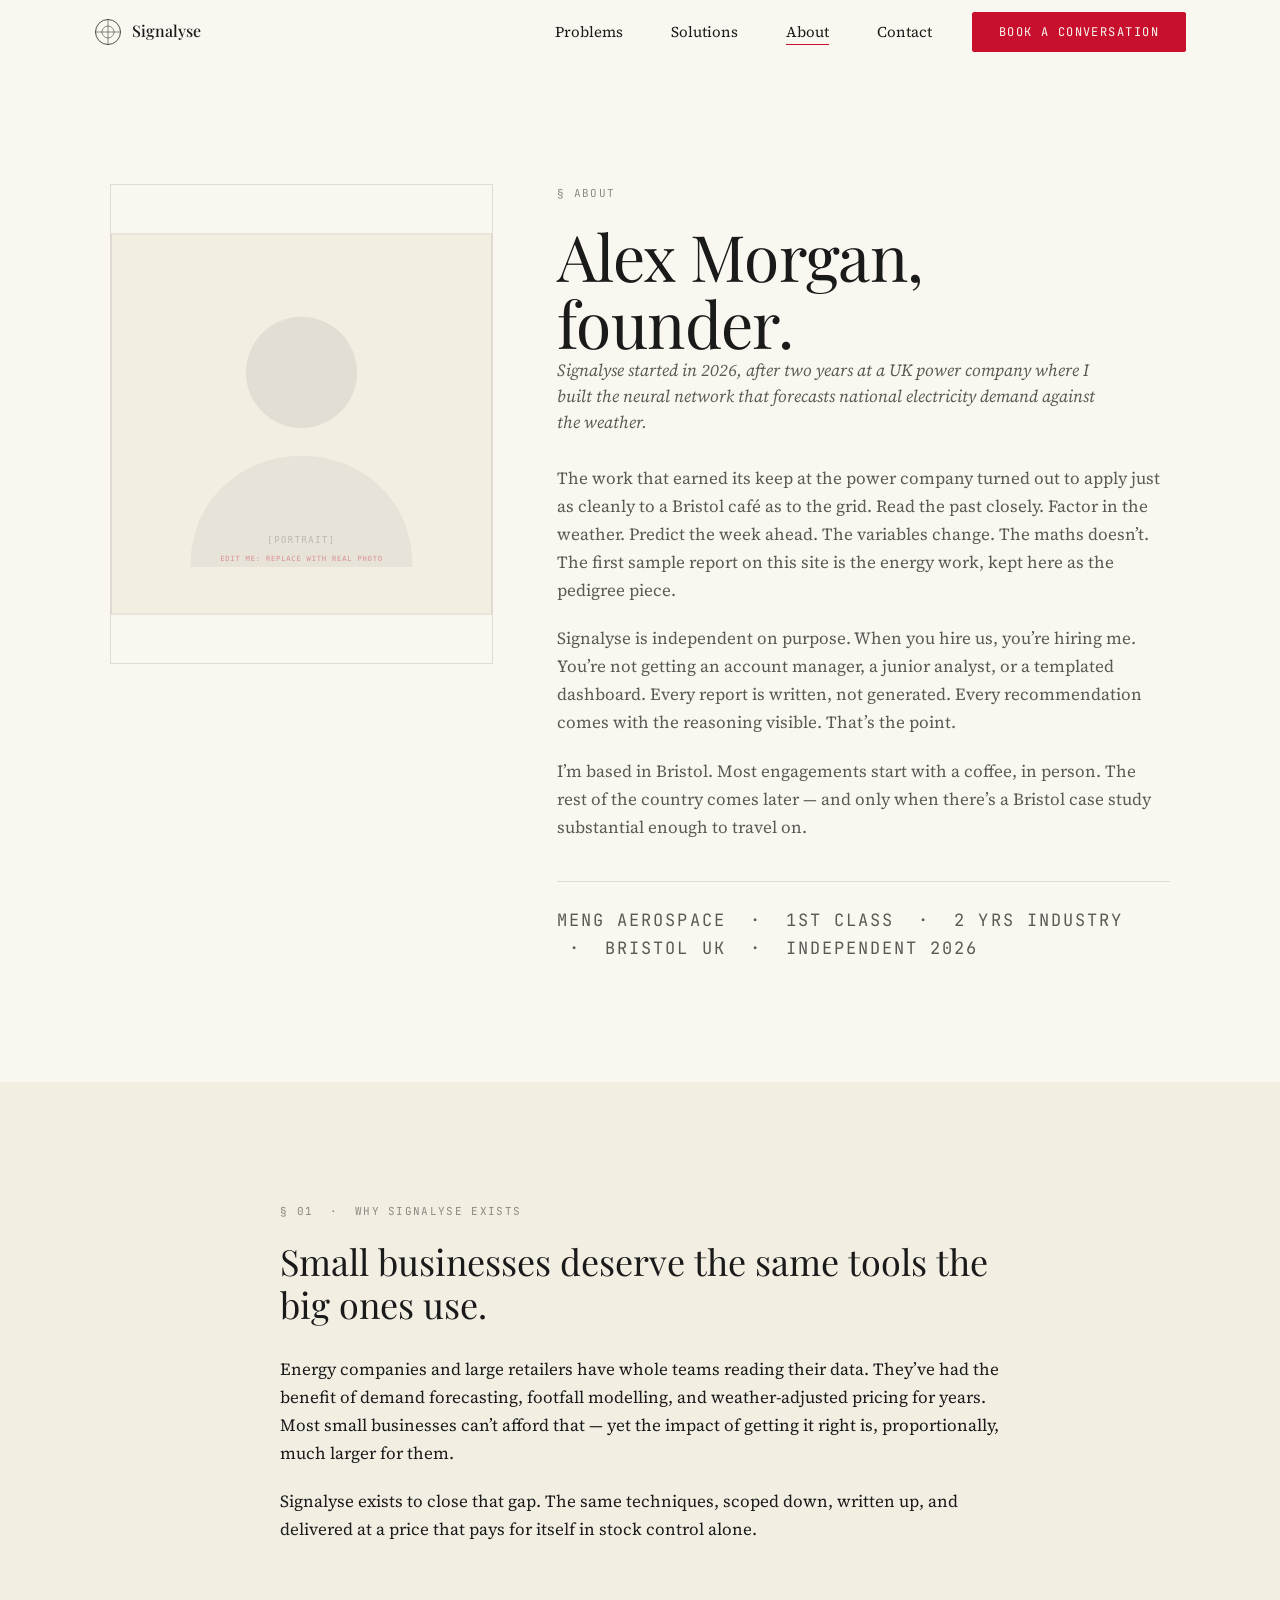
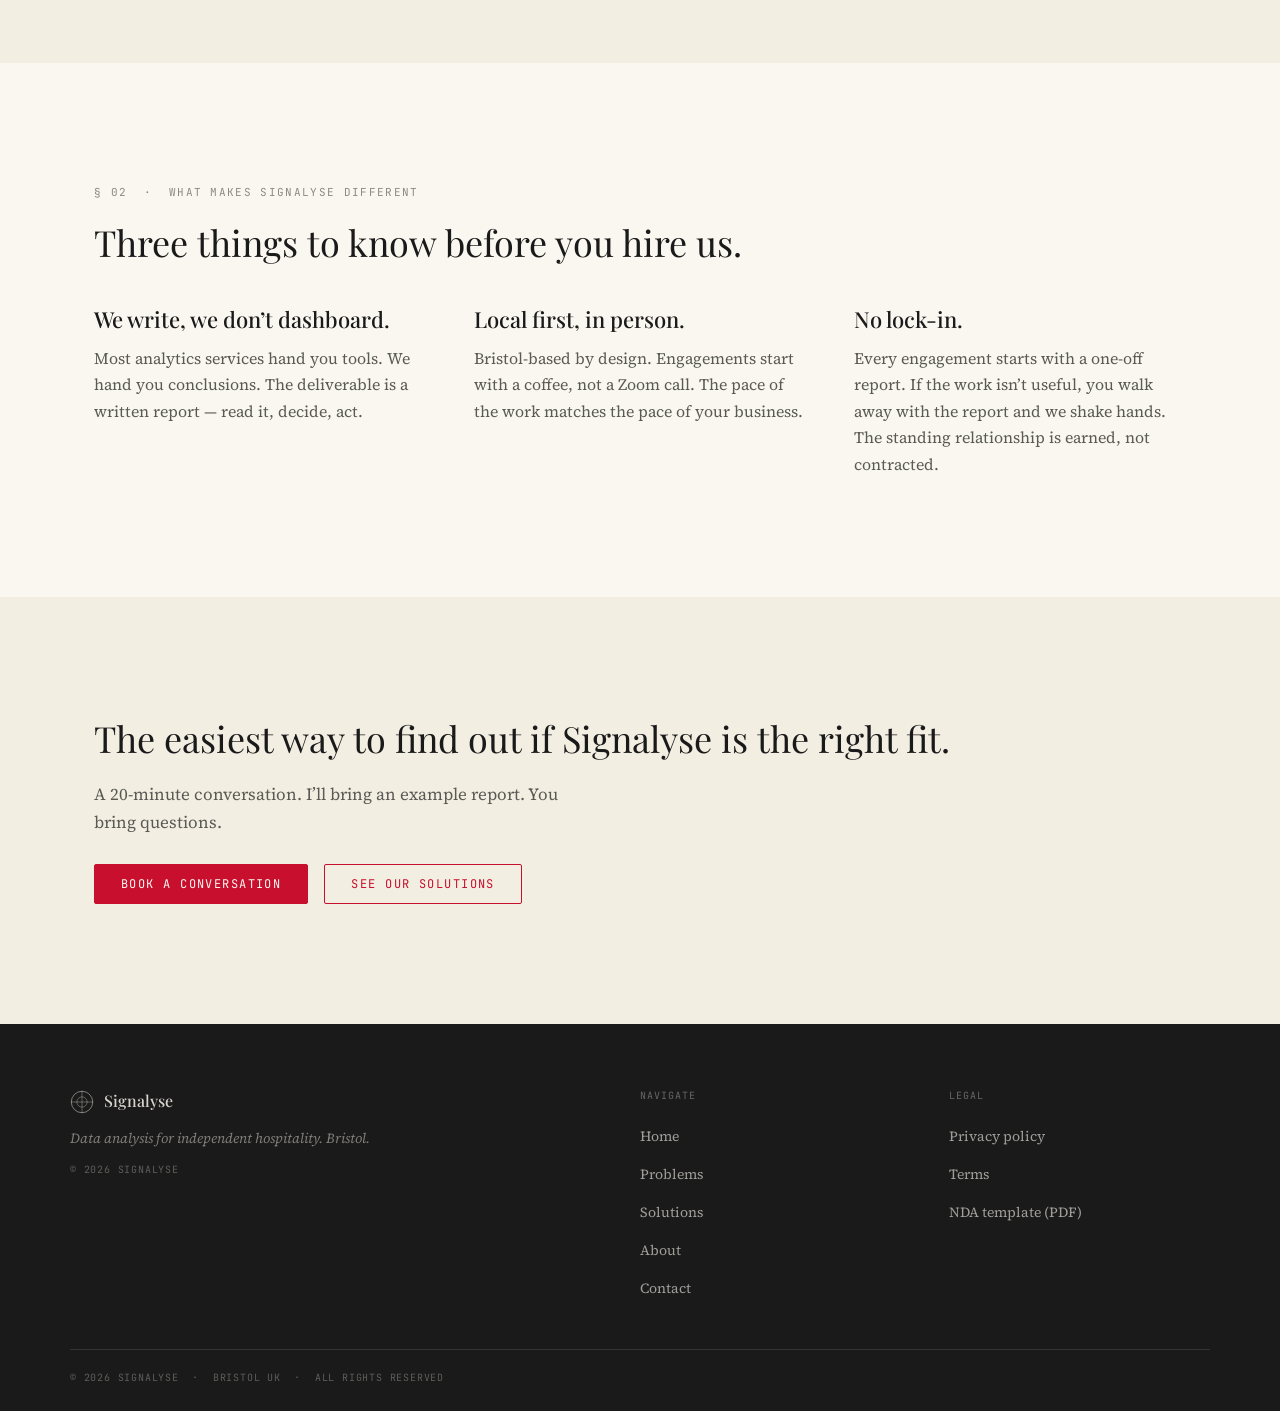
==== about.html @ 05c1e8a4 "First Commit V1" ====
<!DOCTYPE html>
<html lang="en">
<head>
  <meta charset="UTF-8">
  <meta name="viewport" content="width=device-width, initial-scale=1.0">
  <meta name="description" content="Alex Morgan, founder of Signalyse — MEng Aerospace Engineering, two years building neural-network demand forecasting for a UK power company.">
  <title>About — Signalyse</title>

  <!-- EDIT ME: Add analytics snippet here when ready.
  <script defer data-domain="signalyse.co.uk" src="https://plausible.io/js/script.js"></script>
  -->

  <link rel="preconnect" href="https://fonts.googleapis.com">
  <link rel="preconnect" href="https://fonts.gstatic.com" crossorigin>
  <link href="https://fonts.googleapis.com/css2?family=JetBrains+Mono:wght@400&family=Playfair+Display:wght@400;500&family=Source+Serif+4:ital,opsz,wght@0,8..60,400;0,8..60,500;1,8..60,400&display=swap" rel="stylesheet">
  <link rel="stylesheet" href="styles.css">
</head>
<body class="page-body">

<!-- ============================================================
     NAVIGATION — If you edit nav, update on all five pages.
     Pages: index.html, problems.html, solutions.html, about.html, contact.html
     ============================================================ -->
<header id="site-header">
  <div class="nav-inner">
    <a href="index.html" class="nav-brand" aria-label="Signalyse — home">
      <svg viewBox="0 0 28 28" width="28" height="28" fill="none" aria-hidden="true" focusable="false">
        <circle cx="14" cy="14" r="12.5" stroke="currentColor" stroke-width="0.75"/>
        <circle cx="14" cy="14" r="6"    stroke="currentColor" stroke-width="0.5"/>
        <line x1="14" y1="1"  x2="14" y2="27" stroke="currentColor" stroke-width="0.5"/>
        <line x1="1"  y1="14" x2="27" y2="14" stroke="currentColor" stroke-width="0.5"/>
      </svg>
      <span class="nav-brand-name">Signalyse</span>
    </a>
    <ul class="nav-links" role="list">
      <li><a href="problems.html">Problems</a></li>
      <li><a href="solutions.html">Solutions</a></li>
      <li><a href="about.html">About</a></li>
      <li><a href="contact.html">Contact</a></li>
    </ul>
    <a href="contact.html" class="btn btn-primary nav-cta">Book a conversation</a>
    <button id="menu-toggle" class="nav-hamburger"
            aria-expanded="false" aria-controls="mobile-menu"
            aria-label="Open navigation menu">
      <svg viewBox="0 0 24 24" width="22" height="22" fill="none" aria-hidden="true" focusable="false">
        <line x1="3" y1="6"  x2="21" y2="6"  stroke="currentColor" stroke-width="1.5"/>
        <line x1="3" y1="12" x2="21" y2="12" stroke="currentColor" stroke-width="1.5"/>
        <line x1="3" y1="18" x2="21" y2="18" stroke="currentColor" stroke-width="1.5"/>
      </svg>
    </button>
  </div>
</header>

<div id="mobile-menu" role="dialog" aria-modal="true" aria-label="Navigation menu" aria-hidden="true">
  <button id="menu-close" class="mobile-menu-close" aria-label="Close navigation menu">
    <svg viewBox="0 0 24 24" width="22" height="22" fill="none" aria-hidden="true" focusable="false">
      <line x1="4" y1="4" x2="20" y2="20" stroke="currentColor" stroke-width="1.5"/>
      <line x1="20" y1="4" x2="4" y2="20" stroke="currentColor" stroke-width="1.5"/>
    </svg>
  </button>
  <nav class="mobile-menu-links" aria-label="Mobile navigation">
    <a href="problems.html">Problems</a>
    <a href="solutions.html">Solutions</a>
    <a href="about.html">About</a>
    <a href="contact.html">Contact</a>
  </nav>
  <a href="contact.html" class="btn btn-primary mobile-menu-cta">Book a conversation</a>
</div>


<main>

<!-- ============================================================
     HERO — Alex Morgan, founder
     ============================================================ -->
<section aria-labelledby="about-heading">
  <div class="about-hero-inner">

    <div class="fade-in">
      <!-- EDIT ME: Replace this placeholder with a real portrait photo.
           Recommended: square crop, 800×800px minimum, well-lit, neutral background.
           <img src="assets/images/alex-morgan.jpg"
                alt="Alex Morgan, founder of Signalyse"
                class="portrait-placeholder"
                width="480" height="480"> -->
      <img src="assets/images/founder-portrait.svg"
           alt="Founder portrait placeholder — replace with photo of Alex Morgan"
           class="portrait-placeholder"
           width="480" height="480"
           loading="lazy">
    </div>

    <div class="about-prose fade-in">
      <span class="section-label">&sect; ABOUT</span>
      <h1 id="about-heading">Alex Morgan, founder.</h1>

      <p class="lead">Signalyse started in 2026, after two years at a UK power company where I built the neural network that forecasts national electricity demand against the weather.</p>

      <p>The work that earned its keep at the power company turned out to apply just as cleanly to a Bristol caf&eacute; as to the grid. Read the past closely. Factor in the weather. Predict the week ahead. The variables change. The maths doesn&rsquo;t. The first sample report on this site is the energy work, kept here as the pedigree piece.</p>

      <p>Signalyse is independent on purpose. When you hire us, you&rsquo;re hiring me. You&rsquo;re not getting an account manager, a junior analyst, or a templated dashboard. Every report is written, not generated. Every recommendation comes with the reasoning visible. That&rsquo;s the point.</p>

      <p>I&rsquo;m based in Bristol. Most engagements start with a coffee, in person. The rest of the country comes later &mdash; and only when there&rsquo;s a Bristol case study substantial enough to travel on.</p>

      <p class="credentials-strip" aria-label="Credentials">
        MENG AEROSPACE &nbsp;&middot;&nbsp; 1ST CLASS &nbsp;&middot;&nbsp; 2 YRS INDUSTRY &nbsp;&middot;&nbsp; BRISTOL UK &nbsp;&middot;&nbsp; INDEPENDENT 2026
      </p>
    </div>

  </div>
</section>


<!-- ============================================================
     &sect; 01 &middot; WHY SIGNALYSE EXISTS
     ============================================================ -->
<section style="background:var(--bg-secondary)" aria-labelledby="why-heading">
  <div class="container">
    <div class="prose-c fade-in">
      <span class="section-label">&sect; 01 &nbsp;&middot;&nbsp; WHY SIGNALYSE EXISTS</span>
      <h2 id="why-heading">Small businesses deserve the same tools the big ones use.</h2>
      <p>Energy companies and large retailers have whole teams reading their data. They&rsquo;ve had the benefit of demand forecasting, footfall modelling, and weather-adjusted pricing for years. Most small businesses can&rsquo;t afford that &mdash; yet the impact of getting it right is, proportionally, much larger for them.</p>
      <p>Signalyse exists to close that gap. The same techniques, scoped down, written up, and delivered at a price that pays for itself in stock control alone.</p>
    </div>
  </div>
</section>


<!-- ============================================================
     &sect; 02 &middot; WHAT MAKES SIGNALYSE DIFFERENT
     ============================================================ -->
<section aria-labelledby="different-heading">
  <div class="container">
    <span class="section-label fade-in">&sect; 02 &nbsp;&middot;&nbsp; WHAT MAKES SIGNALYSE DIFFERENT</span>
    <h2 id="different-heading" class="fade-in">Three things to know before you hire us.</h2>

    <div class="three-col-grid">

      <div class="three-col-item fade-in">
        <h3>We write, we don&rsquo;t dashboard.</h3>
        <p>Most analytics services hand you tools. We hand you conclusions. The deliverable is a written report &mdash; read it, decide, act.</p>
      </div>

      <div class="three-col-item fade-in">
        <h3>Local first, in person.</h3>
        <p>Bristol-based by design. Engagements start with a coffee, not a Zoom call. The pace of the work matches the pace of your business.</p>
      </div>

      <div class="three-col-item fade-in">
        <h3>No lock-in.</h3>
        <p>Every engagement starts with a one-off report. If the work isn&rsquo;t useful, you walk away with the report and we shake hands. The standing relationship is earned, not contracted.</p>
      </div>

    </div>
  </div>
</section>


<!-- ============================================================
     CLOSING CTA STRIP
     ============================================================ -->
<section style="background:var(--bg-secondary)" aria-labelledby="about-cta-heading">
  <div class="container">
    <div class="cta-strip fade-in">
      <h2 id="about-cta-heading">The easiest way to find out if Signalyse is the right fit.</h2>
      <p>A 20-minute conversation. I&rsquo;ll bring an example report. You bring questions.</p>
      <div class="btn-group">
        <a href="contact.html"   class="btn btn-primary">Book a conversation</a>
        <a href="solutions.html" class="btn btn-secondary">See our solutions</a>
      </div>
    </div>
  </div>
</section>

</main>


<!-- ============================================================
     FOOTER — If you edit footer, update on all five pages.
     Pages: index.html, problems.html, solutions.html, about.html, contact.html
     ============================================================ -->
<footer class="site-footer">
  <div class="footer-grid">
    <div>
      <a href="index.html" class="footer-brand-row" style="text-decoration:none" aria-label="Signalyse — home">
        <svg viewBox="0 0 28 28" width="24" height="24" fill="none" aria-hidden="true" focusable="false">
          <circle cx="14" cy="14" r="12.5" stroke="rgba(250,247,240,0.7)" stroke-width="0.75"/>
          <circle cx="14" cy="14" r="6"    stroke="rgba(250,247,240,0.7)" stroke-width="0.5"/>
          <line x1="14" y1="1"  x2="14" y2="27" stroke="rgba(250,247,240,0.7)" stroke-width="0.5"/>
          <line x1="1"  y1="14" x2="27" y2="14" stroke="rgba(250,247,240,0.7)" stroke-width="0.5"/>
        </svg>
        <span class="footer-brand-name">Signalyse</span>
      </a>
      <p class="footer-tagline">Data analysis for independent hospitality. Bristol.</p>
      <p class="footer-copy">&copy; 2026 Signalyse</p>
    </div>
    <nav aria-label="Footer navigation">
      <span class="footer-col-label">Navigate</span>
      <ul class="footer-links" role="list">
        <li><a href="index.html">Home</a></li>
        <li><a href="problems.html">Problems</a></li>
        <li><a href="solutions.html">Solutions</a></li>
        <li><a href="about.html">About</a></li>
        <li><a href="contact.html">Contact</a></li>
      </ul>
    </nav>
    <div>
      <span class="footer-col-label">Legal</span>
      <ul class="footer-links" role="list">
        <li><a href="#">Privacy policy</a></li>
        <li><a href="#">Terms</a></li>
        <li><a href="assets/pdf/signalyse-nda-template.pdf" download>NDA template (PDF)</a></li>
      </ul>
    </div>
  </div>
  <div class="footer-strip">
    <p>&copy; 2026 SIGNALYSE &nbsp;&middot;&nbsp; BRISTOL UK &nbsp;&middot;&nbsp; ALL RIGHTS RESERVED</p>
  </div>
</footer>


<script src="main.js"></script>
</body>
</html>
---- styles.css ----
/* ============================================================
   SIGNALYSE — styles.css
   Financial Press / Bloomberg Black design language
   ============================================================
   Structure:
     §0  Custom properties
     §1  Reset & base
     §2  Typography
     §3  Utilities
     §4  Buttons
     §5  Navigation & mobile menu
     §6  Footer
     §7  Hero sections
     §8  Pull quotes
     §9  Home — tier preview cards
     §10 Home — testimonials
     §11 Problems — question cards
     §12 Solutions — tier detail sections
     §13 About
     §14 Contact — methods strip
     §15 Contact — process flowchart
     §16 Contact — NDA / data checklist
     §17 Contact — form
     §18 Calendar modal
     §19 CTA strips
     §20 Fade-in animation
     §21 Responsive overrides
   ============================================================ */


/* ============================================================
   §0 — Custom properties
   EDIT ME: All tokens live here — nothing else needs changing
            for colour or type adjustments.
   ============================================================ */
:root {
  --bg-primary:   #FAF7F0;
  --bg-secondary: #F2EEE2;
  --bg-dark:      #1A1A1A;
  --ink:          #1A1A1A;
  --ink-muted:    #5A5A55;
  --ink-light:    #8A8A82;
  --accent:       #C8102E;
  --accent-dark:  #9A0C23;
  --rule:         rgba(26, 26, 26, 0.12);

  --font-display: 'Playfair Display', Georgia, serif;
  --font-body:    'Source Serif 4', 'Source Serif Pro', Georgia, serif;
  --font-mono:    'JetBrains Mono', 'Courier New', monospace;

  --nav-height:   56px;
  --section-v:    64px;
  --container:    1140px;
  --prose:        720px;
}


/* ============================================================
   §1 — Reset & base
   ============================================================ */
*, *::before, *::after { box-sizing: border-box; margin: 0; padding: 0; }

html {
  scroll-behavior: smooth;
  -webkit-text-size-adjust: 100%;
}

body {
  font-family: var(--font-body);
  font-size: 17px;
  line-height: 1.65;
  color: var(--ink);
  background: var(--bg-primary);
  -webkit-font-smoothing: antialiased;
  -moz-osx-font-smoothing: grayscale;
  overflow-x: hidden;
}

img, svg { display: block; max-width: 100%; }
a { color: inherit; text-decoration: none; }
ul, ol { list-style: none; }
button { font-family: inherit; cursor: pointer; background: none; border: none; color: inherit; }

:focus-visible {
  outline: 2px solid var(--accent);
  outline-offset: 2px;
}

@media (prefers-reduced-motion: reduce) {
  html { scroll-behavior: auto; }
}


/* ============================================================
   §2 — Typography
   ============================================================ */
h1, h2, h3 {
  font-family: var(--font-display);
  font-weight: 400;
  line-height: 1.1;
}

h1 { font-size: 40px; letter-spacing: -0.01em; line-height: 1.05; }
h2 { font-size: 28px; line-height: 1.2; margin-bottom: 28px; }
h3 { font-size: 22px; font-weight: 500; line-height: 1.3; }

p + p { margin-top: 1.2em; }

.section-label {
  font-family: var(--font-mono);
  font-size: 11px;
  letter-spacing: 0.12em;
  text-transform: uppercase;
  color: var(--ink-light);
  margin-bottom: 20px;
  display: block;
}

.lead {
  font-family: var(--font-body);
  font-style: italic;
  font-size: 20px;
  color: var(--ink-muted);
  line-height: 1.55;
  max-width: 60ch;
}

.meta {
  font-family: var(--font-mono);
  font-size: 11px;
  letter-spacing: 0.12em;
  text-transform: uppercase;
  color: var(--ink-light);
}


/* ============================================================
   §3 — Utilities
   ============================================================ */
.sr-only {
  position: absolute;
  width: 1px; height: 1px;
  padding: 0; margin: -1px;
  overflow: hidden;
  clip: rect(0,0,0,0);
  white-space: nowrap;
  border-width: 0;
}

.container {
  max-width: var(--container);
  margin: 0 auto;
  padding: 0 24px;
  width: 100%;
}

section {
  padding-block: var(--section-v);
}

.prose-c {
  max-width: var(--prose);
  margin: 0 auto;
}

.bg-primary   { background: var(--bg-primary); }
.bg-secondary { background: var(--bg-secondary); }

hr.rule-thin {
  height: 0.5px;
  background: var(--rule);
  border: none;
}

.rule-accent {
  display: block;
  width: 24px;
  height: 0.5px;
  background: var(--accent);
  border: none;
  margin: 16px 0;
}


/* ============================================================
   §4 — Buttons
   ============================================================ */
.btn {
  display: inline-block;
  font-family: var(--font-mono);
  font-size: 12px;
  letter-spacing: 0.12em;
  text-transform: uppercase;
  padding: 13px 26px;
  border-radius: 2px;
  border: 1px solid var(--accent);
  transition: background 150ms ease, color 150ms ease, border-color 150ms ease;
  cursor: pointer;
  line-height: 1;
  text-align: center;
  white-space: nowrap;
}

.btn-primary {
  background: var(--accent);
  color: var(--bg-primary);
}
.btn-primary:hover { background: var(--accent-dark); border-color: var(--accent-dark); }

.btn-secondary {
  background: transparent;
  color: var(--accent);
}
.btn-secondary:hover { background: var(--accent); color: var(--bg-primary); }

.btn-group { display: flex; flex-wrap: wrap; gap: 16px; align-items: center; }


/* ============================================================
   §5 — Navigation & mobile menu
   ============================================================ */
#site-header {
  position: fixed;
  inset: 0 0 auto 0;
  height: var(--nav-height);
  background: var(--bg-primary);
  z-index: 100;
  border-bottom: 0.5px solid transparent;
  transition: border-color 250ms ease;
}
#site-header.scrolled { border-bottom-color: var(--rule); }

.nav-inner {
  display: flex;
  align-items: center;
  height: 100%;
  max-width: var(--container);
  margin: 0 auto;
  padding: 0 24px;
  gap: 16px;
}

.nav-brand {
  display: flex;
  align-items: center;
  gap: 10px;
  text-decoration: none;
  color: var(--ink);
  flex-shrink: 0;
}
.nav-brand-name {
  font-family: var(--font-display);
  font-weight: 500;
  font-size: 16px;
}

.nav-links { display: none; margin-left: auto; }
.nav-links li { display: inline; }
.nav-links a {
  font-family: var(--font-body);
  font-size: 15px;
  color: var(--ink);
  padding-bottom: 2px;
  border-bottom: 0.5px solid transparent;
  transition: border-color 150ms ease;
  margin-left: 48px;
}
.nav-links li:first-child a { margin-left: 0; }
.nav-links a:hover,
.nav-links a[aria-current="page"] { border-bottom-color: var(--accent); }

.nav-cta { display: none; flex-shrink: 0; }

.nav-hamburger {
  display: flex;
  align-items: center;
  justify-content: center;
  width: 40px; height: 40px;
  margin-left: auto;
  color: var(--ink);
  border-radius: 2px;
  flex-shrink: 0;
}

/* Mobile menu overlay */
#mobile-menu {
  position: fixed;
  inset: 0;
  background: var(--bg-primary);
  z-index: 200;
  display: flex;
  flex-direction: column;
  padding: 24px 24px 48px;
  opacity: 0;
  pointer-events: none;
  transition: opacity 200ms ease;
}
#mobile-menu.is-open { opacity: 1; pointer-events: auto; }

.mobile-menu-close {
  align-self: flex-end;
  display: flex;
  align-items: center;
  justify-content: center;
  width: 40px; height: 40px;
  color: var(--ink);
  border-radius: 2px;
  margin-bottom: 48px;
}

.mobile-menu-links {
  display: flex;
  flex-direction: column;
  gap: 8px;
}
.mobile-menu-links a {
  font-family: var(--font-display);
  font-size: 32px;
  color: var(--ink);
  padding: 8px 0;
  transition: color 150ms ease;
}
.mobile-menu-links a:hover,
.mobile-menu-links a[aria-current="page"] { color: var(--accent); }

.mobile-menu-cta { margin-top: 40px; align-self: flex-start; }


/* ============================================================
   §6 — Footer
   ============================================================ */
.site-footer {
  background: var(--bg-dark);
  color: var(--bg-primary);
  padding: 64px 24px 0;
}

.footer-grid {
  max-width: var(--container);
  margin: 0 auto;
  display: grid;
  grid-template-columns: 1fr;
  gap: 40px;
  padding-bottom: 48px;
  border-bottom: 0.5px solid rgba(250,247,240,0.12);
}

.footer-brand-row {
  display: flex;
  align-items: center;
  gap: 10px;
  margin-bottom: 12px;
}
.footer-brand-name {
  font-family: var(--font-display);
  font-weight: 500;
  font-size: 16px;
  color: rgba(250,247,240,0.85);
}
.footer-tagline {
  font-size: 14px;
  font-style: italic;
  color: rgba(250,247,240,0.45);
  margin-bottom: 8px;
}
.footer-copy {
  font-family: var(--font-mono);
  font-size: 10px;
  letter-spacing: 0.08em;
  text-transform: uppercase;
  color: rgba(250,247,240,0.3);
}

.footer-col-label {
  font-family: var(--font-mono);
  font-size: 10px;
  letter-spacing: 0.10em;
  text-transform: uppercase;
  color: rgba(250,247,240,0.35);
  margin-bottom: 16px;
  display: block;
}
.footer-links { display: flex; flex-direction: column; gap: 10px; }
.footer-links a {
  font-size: 14px;
  color: rgba(250,247,240,0.6);
  transition: color 150ms ease;
}
.footer-links a:hover { color: rgba(250,247,240,0.9); }

.footer-strip {
  max-width: var(--container);
  margin: 0 auto;
  padding: 20px 0 24px;
}
.footer-strip p {
  font-family: var(--font-mono);
  font-size: 10px;
  letter-spacing: 0.08em;
  text-transform: uppercase;
  color: rgba(250,247,240,0.3);
}

/* Page body offset for fixed header */
.page-body { padding-top: var(--nav-height); }


/* ============================================================
   §7 — Hero sections
   ============================================================ */
.hero {
  min-height: 88vh;
  display: flex;
  align-items: center;
  background: var(--bg-primary);
  padding-top: calc(var(--nav-height) + 48px);
  padding-bottom: 64px;
}

.hero-inner {
  max-width: var(--container);
  margin: 0 auto;
  width: 100%;
  display: grid;
  grid-template-columns: 1fr;
  gap: 48px;
  align-items: center;
}

.hero-content h1 { margin-bottom: 24px; max-width: 18ch; }
.hero-content .lead { margin-bottom: 40px; }
.hero-credential {
  margin-top: 24px;
  font-family: var(--font-mono);
  font-size: 11px;
  letter-spacing: 0.12em;
  text-transform: uppercase;
  color: var(--ink-light);
}

.hero-decoration {
  display: none;
  color: var(--ink);
  opacity: 0.08;
  width: 100%;
  max-width: 460px;
  flex-shrink: 0;
}

/* Page hero (non-home) */
.page-hero {
  padding: calc(var(--nav-height) + 64px) 24px 64px;
  background: var(--bg-primary);
}
.page-hero h1 { margin-bottom: 24px; max-width: 20ch; }
.page-hero .lead { max-width: 60ch; }


/* ============================================================
   §8 — Pull quotes
   ============================================================ */
.pull-quote {
  max-width: var(--prose);
  margin: 48px auto;
  padding: 40px 0;
  border-top: 0.5px solid var(--rule);
  border-bottom: 0.5px solid var(--rule);
  position: relative;
}

.pull-quote blockquote {
  font-style: italic;
  font-size: 20px;
  color: var(--ink-muted);
  line-height: 1.65;
  padding-left: 48px;
}

.pull-quote blockquote::before {
  content: '\201C';
  font-family: var(--font-display);
  font-size: 80px;
  color: var(--accent);
  line-height: 0.75;
  position: absolute;
  left: 0;
  top: 40px;
}


/* ============================================================
   §9 — Home: tier preview cards
   ============================================================ */
.tier-preview-grid {
  display: grid;
  grid-template-columns: repeat(3, 1fr);
  gap: 16px;
  margin-top: 48px;
}

.tier-preview-card {
  padding: 28px 24px 24px;
  border: 0.5px solid var(--rule);
  transition: background 200ms ease, border-color 200ms ease;
}
.tier-preview-card:hover {
  background: var(--bg-secondary);
  border-color: rgba(200, 16, 46, 0.25);
}

.tier-preview-num {
  font-family: var(--font-mono);
  font-size: 11px;
  letter-spacing: 0.12em;
  text-transform: uppercase;
  color: var(--accent);
  margin-bottom: 12px;
  display: block;
}
.tier-preview-card h3 { margin-bottom: 0; }

.tier-expand {
  max-height: 0;
  overflow: hidden;
  opacity: 0;
  transition: max-height 350ms ease, opacity 250ms ease;
}
.tier-preview-card:hover .tier-expand {
  max-height: 200px;
  opacity: 1;
}

.tier-preview-desc {
  font-style: italic;
  color: var(--ink-muted);
  font-size: 16px;
  margin-top: 16px;
  margin-bottom: 12px;
}
.tier-preview-price {
  font-family: var(--font-display);
  font-size: 22px;
  color: var(--ink);
}

.tier-footnote {
  margin-top: 32px;
  padding-top: 24px;
  border-top: 0.5px solid var(--rule);
  font-family: var(--font-mono);
  font-size: 11px;
  letter-spacing: 0.12em;
  text-transform: uppercase;
  color: var(--ink-light);
}


/* ============================================================
   §10 — Home: testimonials
   ============================================================ */
.testimonials-grid {
  display: grid;
  grid-template-columns: 1fr;
  gap: 48px;
  margin-top: 48px;
}

.testimonial-mark {
  font-family: var(--font-display);
  font-size: 64px;
  color: var(--accent);
  line-height: 0.8;
  display: block;
  margin-bottom: 16px;
  margin-left: -0.08em;
}
.testimonial-quote {
  font-style: italic;
  font-size: 17px;
  line-height: 1.7;
  margin-bottom: 20px;
}
.testimonial hr { height: 0.5px; background: var(--rule); border: none; margin-bottom: 16px; }
.testimonial-name {
  font-family: var(--font-mono);
  font-size: 11px;
  letter-spacing: 0.10em;
  text-transform: uppercase;
  color: var(--ink);
  display: block;
}
.testimonial-role {
  font-family: var(--font-mono);
  font-size: 11px;
  letter-spacing: 0.10em;
  text-transform: uppercase;
  color: var(--ink-muted);
  display: block;
  margin-top: 4px;
}


/* ============================================================
   §11 — Problems: question cards
   ============================================================ */
.question-grid {
  display: grid;
  grid-template-columns: 1fr;
  gap: 0;
  margin-top: 48px;
}

.question-card {
  padding: 40px 0;
  border-top: 0.5px solid var(--rule);
}
.question-card:last-child { border-bottom: 0.5px solid var(--rule); }

.question-num {
  font-family: var(--font-mono);
  font-size: 11px;
  letter-spacing: 0.12em;
  text-transform: uppercase;
  color: var(--ink-light);
  margin-bottom: 12px;
  display: block;
}

.question-card h3 { margin-bottom: 12px; font-size: 22px; font-weight: 500; }

.question-rule {
  width: 24px;
  height: 0.5px;
  background: var(--accent);
  border: none;
  margin-bottom: 16px;
  display: block;
}

.question-answer {
  font-size: 16px;
  color: var(--ink-muted);
  line-height: 1.7;
  margin-bottom: 20px;
  max-width: 56ch;
}

.question-framing {
  font-family: var(--font-mono);
  font-size: 10px;
  letter-spacing: 0.10em;
  text-transform: uppercase;
  color: var(--ink-light);
  border-top: 0.5px solid var(--rule);
  padding-top: 14px;
  line-height: 1.7;
}


/* ============================================================
   §12 — Solutions: tier detail sections
   ============================================================ */
.tier-detail-section { background: var(--bg-primary); }
.tier-detail-section.alt { background: var(--bg-secondary); }

.tier-detail-inner {
  max-width: var(--container);
  margin: 0 auto;
  padding: 0 24px;
  display: grid;
  grid-template-columns: 1fr;
  gap: 48px;
  align-items: start;
}

.tier-prose h2 { margin-bottom: 20px; }
.tier-prose p { color: var(--ink-muted); font-size: 17px; }

hr.tier-divider {
  border: none;
  border-top: 0.5px solid var(--rule);
  margin: 28px 0 0;
}

.tier-price-large {
  font-family: var(--font-display);
  font-size: 28px;
  font-weight: 500;
  color: var(--accent);
  margin-top: 24px;
  display: block;
}
.tier-price-meta {
  font-family: var(--font-mono);
  font-size: 11px;
  letter-spacing: 0.12em;
  text-transform: uppercase;
  color: var(--ink-light);
  margin-top: 6px;
  display: block;
}

.report-preview-img {
  width: 100%;
  max-width: 480px;
  border: 0.5px solid var(--rule);
}

.quarterly-themes { margin-top: 24px; }
.quarterly-theme {
  display: flex;
  gap: 20px;
  align-items: baseline;
  padding: 12px 0;
  border-bottom: 0.5px solid var(--rule);
}
.quarterly-theme:first-child { border-top: 0.5px solid var(--rule); }
.q-label {
  font-family: var(--font-mono);
  font-size: 11px;
  letter-spacing: 0.12em;
  text-transform: uppercase;
  color: var(--accent);
  flex-shrink: 0;
  min-width: 2rem;
}
.q-desc { font-size: 15px; color: var(--ink-muted); }


/* ============================================================
   §13 — About
   ============================================================ */
.about-hero-inner {
  max-width: var(--container);
  margin: 0 auto;
  padding: 0 24px;
  display: grid;
  grid-template-columns: 1fr;
  gap: 48px;
  align-items: start;
}

.portrait-placeholder {
  width: 100%;
  max-width: 400px;
  border: 0.5px solid var(--rule);
}

.about-prose .lead { margin-bottom: 28px; }
.about-prose p { color: var(--ink-muted); font-size: 17px; }

.credentials-strip {
  margin-top: 40px;
  padding-top: 24px;
  border-top: 0.5px solid var(--rule);
  font-family: var(--font-mono);
  font-size: 11px;
  letter-spacing: 0.12em;
  text-transform: uppercase;
  color: var(--accent);
}

.three-col-grid {
  display: grid;
  grid-template-columns: 1fr;
  gap: 40px;
  margin-top: 40px;
}
.three-col-item h3 { margin-bottom: 12px; }
.three-col-item p { font-size: 16px; color: var(--ink-muted); }


/* ============================================================
   §14 — Contact: methods strip
   ============================================================ */
.contact-methods {
  display: grid;
  grid-template-columns: 1fr;
  gap: 40px;
  margin-top: 40px;
}

.contact-method { padding-bottom: 32px; border-bottom: 0.5px solid var(--rule); }
.contact-method:last-child { border-bottom: none; }

.contact-icon { color: var(--accent); margin-bottom: 16px; }
.contact-method-label {
  font-family: var(--font-mono);
  font-size: 11px;
  letter-spacing: 0.12em;
  text-transform: uppercase;
  color: var(--ink-light);
  margin-bottom: 8px;
  display: block;
}
.contact-method-detail {
  font-family: var(--font-display);
  font-size: 20px;
  color: var(--ink);
  margin-bottom: 6px;
  display: block;
}
.contact-method-detail a {
  border-bottom: 0.5px solid transparent;
  transition: border-color 150ms ease;
}
.contact-method-detail a:hover { border-bottom-color: var(--accent); }
.contact-method-context {
  font-size: 14px;
  color: var(--ink-muted);
  font-style: italic;
}


/* ============================================================
   §15 — Contact: process flowchart
   ============================================================ */
.process-steps {
  max-width: 680px;
  margin: 40px auto 0;
  position: relative;
}

.process-steps::before {
  content: '';
  position: absolute;
  left: 23px;
  top: 52px;
  bottom: 40px;
  width: 0.5px;
  background: rgba(200,16,46,0.25);
}

.process-step {
  display: grid;
  grid-template-columns: 56px 1fr;
  gap: 0 24px;
  margin-bottom: 40px;
  position: relative;
}
.process-step:last-child { margin-bottom: 0; }

.step-circle {
  width: 48px; height: 48px;
  border: 1px solid var(--accent);
  border-radius: 50%;
  display: flex;
  align-items: center;
  justify-content: center;
  font-family: var(--font-display);
  font-size: 15px;
  color: var(--accent);
  flex-shrink: 0;
  background: var(--bg-secondary);
  position: relative;
  z-index: 1;
}

.step-body { padding-top: 8px; }
.step-title {
  font-family: var(--font-display);
  font-size: 20px;
  font-weight: 500;
  color: var(--ink);
  margin-bottom: 8px;
}
.step-desc { font-size: 16px; color: var(--ink-muted); line-height: 1.65; margin-bottom: 8px; }
.step-timing {
  font-family: var(--font-mono);
  font-size: 10px;
  letter-spacing: 0.12em;
  text-transform: uppercase;
  color: var(--accent);
}


/* ============================================================
   §16 — Contact: NDA / data handling
   ============================================================ */
.nda-inner {
  max-width: var(--container);
  margin: 0 auto;
  padding-inline: 24px;
  display: grid;
  grid-template-columns: 1fr;
  gap: 48px;
  align-items: start;
}

.nda-prose h2 { margin-bottom: 20px; }
.nda-prose p { color: var(--ink-muted); font-size: 17px; margin-bottom: 32px; }

.data-checklist { display: flex; flex-direction: column; }
.checklist-item {
  padding: 20px 0;
  border-top: 0.5px solid var(--rule);
}
.checklist-item:last-child { border-bottom: 0.5px solid var(--rule); }
.checklist-item h3 { font-size: 17px; margin-bottom: 4px; }
.checklist-item p { font-size: 15px; color: var(--ink-muted); }


/* ============================================================
   §17 — Contact: form
   ============================================================ */
.contact-form { max-width: 560px; margin: 0 auto; }

.form-group { margin-bottom: 28px; }
.form-group label {
  display: block;
  font-family: var(--font-mono);
  font-size: 11px;
  letter-spacing: 0.12em;
  text-transform: uppercase;
  color: var(--ink-light);
  margin-bottom: 8px;
}
.form-group input,
.form-group textarea {
  width: 100%;
  background: var(--bg-primary);
  border: none;
  border-bottom: 1px solid rgba(26,26,26,0.3);
  padding: 10px 0;
  font-family: var(--font-body);
  font-size: 17px;
  color: var(--ink);
  border-radius: 0;
  -webkit-appearance: none;
  appearance: none;
  transition: border-color 150ms ease;
  outline: none;
}
.bg-secondary .form-group input,
.bg-secondary .form-group textarea { background: var(--bg-secondary); }
.form-group input:focus,
.form-group textarea:focus { border-bottom-color: var(--accent); }
.form-group input::placeholder,
.form-group textarea::placeholder { color: var(--ink-light); font-style: italic; }
.form-group textarea { resize: vertical; min-height: 100px; }

.form-note { margin-top: 16px; font-size: 15px; color: var(--ink-muted); font-style: italic; }


/* ============================================================
   §18 — Calendar modal
   ============================================================ */
#cal-modal {
  position: fixed;
  inset: 0;
  background: rgba(26,26,26,0.8);
  z-index: 300;
  display: flex;
  align-items: center;
  justify-content: center;
  padding: 24px;
  opacity: 0;
  pointer-events: none;
  transition: opacity 200ms ease;
}
#cal-modal.is-open { opacity: 1; pointer-events: auto; }

.modal-box {
  background: var(--bg-primary);
  border-radius: 2px;
  width: 100%;
  max-width: 600px;
  max-height: 90vh;
  overflow-y: auto;
  padding: 48px 40px 40px;
  position: relative;
}

.modal-close-btn {
  position: absolute;
  top: 16px; right: 16px;
  display: flex;
  align-items: center;
  gap: 8px;
  font-family: var(--font-mono);
  font-size: 11px;
  letter-spacing: 0.10em;
  text-transform: uppercase;
  color: var(--ink-muted);
  padding: 6px;
  border-radius: 2px;
  transition: color 150ms ease;
}
.modal-close-btn:hover { color: var(--ink); }

.modal-embed-placeholder {
  background: var(--bg-secondary);
  border: 0.5px solid var(--rule);
  padding: 48px 32px;
  text-align: center;
  border-radius: 2px;
  margin-top: 28px;
}
.modal-embed-placeholder p { font-size: 14px; color: var(--ink-muted); font-style: italic; margin-bottom: 12px; }
.modal-embed-placeholder .meta { display: block; }


/* ============================================================
   §19 — CTA strips
   ============================================================ */
.cta-strip h2 { margin-bottom: 20px; }
.cta-strip p { max-width: 54ch; margin-bottom: 28px; color: var(--ink-muted); }


/* ============================================================
   §20 — Image placeholders
   ============================================================ */
.img-placeholder {
  width: 100%;
  background: var(--bg-secondary);
  border: 0.5px solid var(--rule);
  display: flex;
  align-items: center;
  justify-content: center;
  min-height: 260px;
}
.img-placeholder span {
  font-family: var(--font-mono);
  font-size: 10px;
  letter-spacing: 0.14em;
  text-transform: uppercase;
  color: var(--ink-light);
}


/* ============================================================
   §21 — Fade-in animation
   ============================================================ */
.fade-in { opacity: 0; transition: opacity 400ms ease; }
.fade-in.is-visible { opacity: 1; }

@media (prefers-reduced-motion: reduce) {
  .fade-in { opacity: 1; transition: none; }
}


/* ============================================================
   §22 — Responsive overrides
   ============================================================ */

/* <768px — mobile tier cards: stack + always show expand */
@media (max-width: 767px) {
  .tier-preview-grid { grid-template-columns: 1fr; gap: 12px; }
  .tier-expand { max-height: none; opacity: 1; overflow: visible; transition: none; }
}

/* ≥768px — tablet */
@media (min-width: 768px) {
  :root { --nav-height: 64px; }
  h1 { font-size: 52px; }
  h2 { font-size: 32px; }

  .nav-links { display: flex; align-items: center; gap: 0; }
  .nav-hamburger { display: none; }
  .nav-cta { display: inline-block; margin-left: 24px; }

  .footer-grid { grid-template-columns: 2fr 1fr 1fr; gap: 48px; }

  .testimonials-grid { grid-template-columns: repeat(3, 1fr); gap: 0; }
  .testimonial {
    padding-right: 32px;
    border-right: 0.5px solid var(--rule);
  }
  .testimonial:last-child { border-right: none; padding-right: 0; }

  .question-grid { grid-template-columns: repeat(2, 1fr); }
  .question-card { padding: 48px 40px 48px 0; border-top: 0.5px solid var(--rule); border-bottom: none; }
  .question-card:nth-child(2n) { padding-left: 40px; padding-right: 0; border-left: 0.5px solid var(--rule); }
  .question-card:nth-last-child(-n+2) { border-bottom: 0.5px solid var(--rule); }
  .question-card:last-child { border-bottom: 0.5px solid var(--rule); }

  .tier-detail-inner { grid-template-columns: 1fr 1fr; gap: 64px; padding-inline: 40px; }

  .about-hero-inner { grid-template-columns: 1fr 1.6fr; gap: 64px; padding-inline: 40px; }

  .contact-methods { grid-template-columns: repeat(3, 1fr); gap: 0; }
  .contact-method {
    padding-bottom: 0;
    border-bottom: none;
    padding-right: 32px;
    border-right: 0.5px solid var(--rule);
  }
  .contact-method:last-child { border-right: none; padding-right: 0; padding-left: 32px; }
  .contact-method:nth-child(2) { padding-inline: 32px; }

  .nda-inner { grid-template-columns: 1fr 1fr; gap: 64px; padding-inline: 40px; }

  .three-col-grid { grid-template-columns: repeat(3, 1fr); gap: 48px; }

  .page-hero { padding: calc(var(--nav-height) + 64px) 40px 64px; }
  .hero-inner { padding-inline: 40px; }
}

/* ≥1024px — desktop */
@media (min-width: 1024px) {
  :root { --section-v: 120px; }
  h1 { font-size: 64px; }
  h2 { font-size: 36px; }

  .hero-inner { grid-template-columns: 1fr 460px; }
  .hero-decoration { display: block; }
}
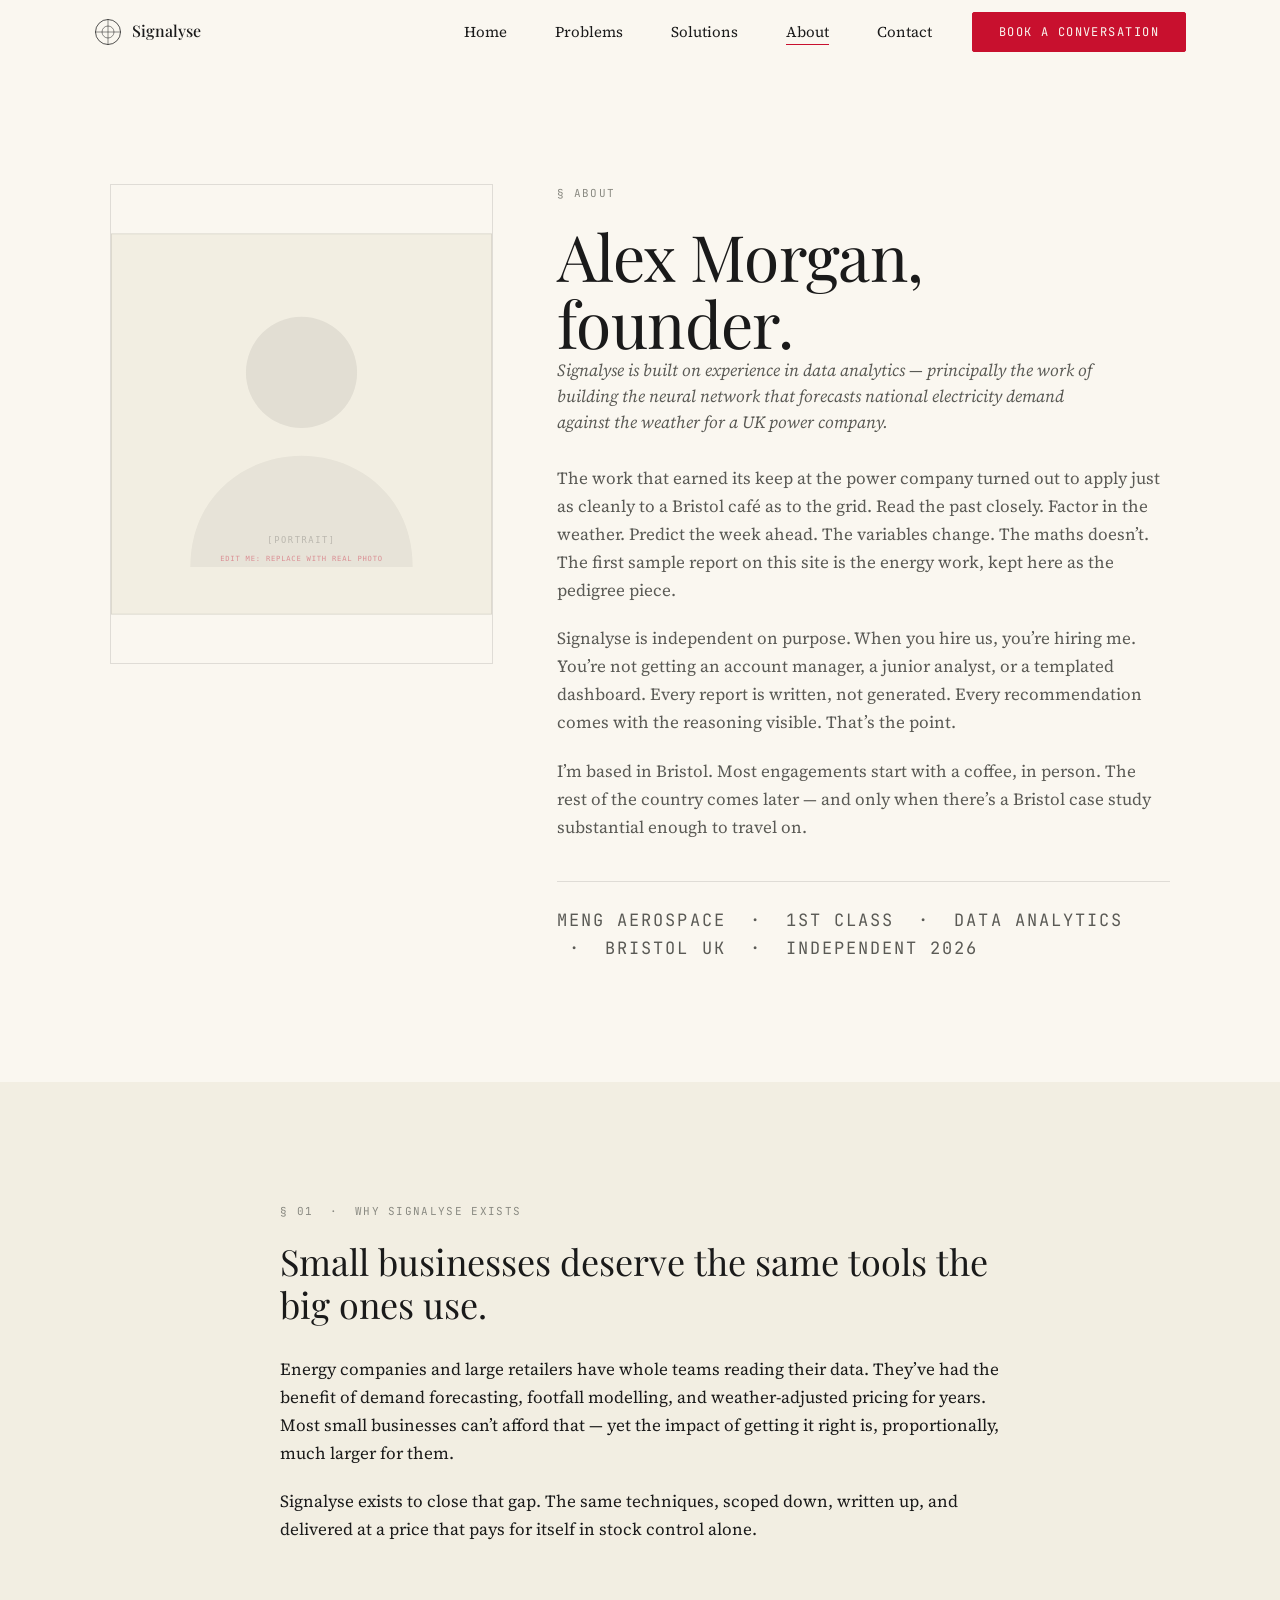
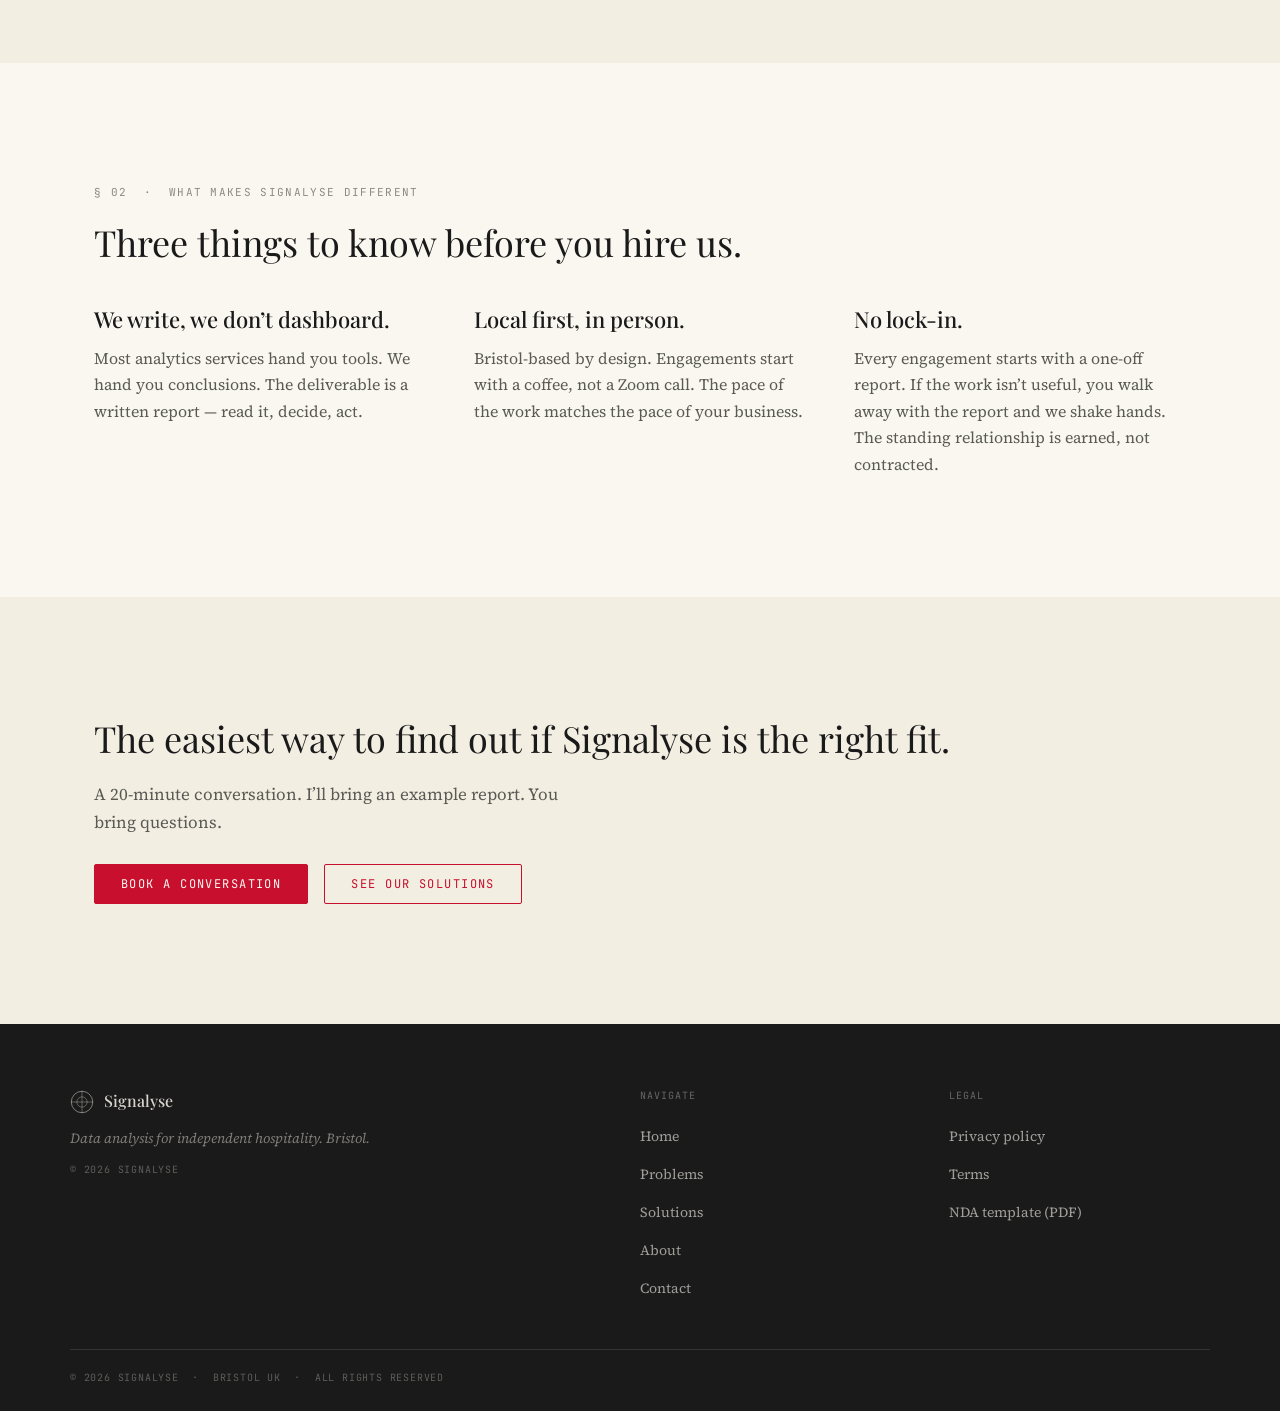
==== commit 862595ce: "new figures" ====
--- a/about.html
+++ b/about.html
@@ -3,7 +3,7 @@
 <head>
   <meta charset="UTF-8">
   <meta name="viewport" content="width=device-width, initial-scale=1.0">
-  <meta name="description" content="Alex Morgan, founder of Signalyse — MEng Aerospace Engineering, two years building neural-network demand forecasting for a UK power company.">
+  <meta name="description" content="Alex Morgan, founder of Signalyse — MEng Aerospace Engineering, experience in data analytics and neural-network demand forecasting for a UK power company.">
   <title>About — Signalyse</title>
 
   <!-- EDIT ME: Add analytics snippet here when ready.
@@ -33,6 +33,7 @@
       <span class="nav-brand-name">Signalyse</span>
     </a>
     <ul class="nav-links" role="list">
+      <li><a href="index.html">Home</a></li>
       <li><a href="problems.html">Problems</a></li>
       <li><a href="solutions.html">Solutions</a></li>
       <li><a href="about.html">About</a></li>
@@ -59,6 +60,7 @@
     </svg>
   </button>
   <nav class="mobile-menu-links" aria-label="Mobile navigation">
+    <a href="index.html">Home</a>
     <a href="problems.html">Problems</a>
     <a href="solutions.html">Solutions</a>
     <a href="about.html">About</a>
@@ -94,7 +96,7 @@
       <span class="section-label">&sect; ABOUT</span>
       <h1 id="about-heading">Alex Morgan, founder.</h1>
 
-      <p class="lead">Signalyse started in 2026, after two years at a UK power company where I built the neural network that forecasts national electricity demand against the weather.</p>
+      <p class="lead">Signalyse is built on experience in data analytics &mdash; principally the work of building the neural network that forecasts national electricity demand against the weather for a UK power company.</p>
 
       <p>The work that earned its keep at the power company turned out to apply just as cleanly to a Bristol caf&eacute; as to the grid. Read the past closely. Factor in the weather. Predict the week ahead. The variables change. The maths doesn&rsquo;t. The first sample report on this site is the energy work, kept here as the pedigree piece.</p>
 
@@ -103,7 +105,7 @@
       <p>I&rsquo;m based in Bristol. Most engagements start with a coffee, in person. The rest of the country comes later &mdash; and only when there&rsquo;s a Bristol case study substantial enough to travel on.</p>
 
       <p class="credentials-strip" aria-label="Credentials">
-        MENG AEROSPACE &nbsp;&middot;&nbsp; 1ST CLASS &nbsp;&middot;&nbsp; 2 YRS INDUSTRY &nbsp;&middot;&nbsp; BRISTOL UK &nbsp;&middot;&nbsp; INDEPENDENT 2026
+        MENG AEROSPACE &nbsp;&middot;&nbsp; 1ST CLASS &nbsp;&middot;&nbsp; DATA ANALYTICS &nbsp;&middot;&nbsp; BRISTOL UK &nbsp;&middot;&nbsp; INDEPENDENT 2026
       </p>
     </div>
 
--- a/styles.css
+++ b/styles.css
@@ -519,6 +519,16 @@
 }
 .tier-preview-card h3 { margin-bottom: 0; }
 
+.tier-hover-hint {
+  font-family: var(--font-mono);
+  font-size: 10px;
+  letter-spacing: 0.10em;
+  text-transform: uppercase;
+  color: var(--ink-light);
+  display: block;
+  margin-top: 6px;
+}
+
 .tier-expand {
   max-height: 0;
   overflow: hidden;
@@ -742,7 +752,7 @@
 
 .portrait-placeholder {
   width: 100%;
-  max-width: 400px;
+  max-width: 480px;
   border: 0.5px solid var(--rule);
 }
 
@@ -1047,6 +1057,7 @@
 @media (max-width: 767px) {
   .tier-preview-grid { grid-template-columns: 1fr; gap: 12px; }
   .tier-expand { max-height: none; opacity: 1; overflow: visible; transition: none; }
+  .tier-hover-hint { display: none; }
 }
 
 /* ≥768px — tablet */
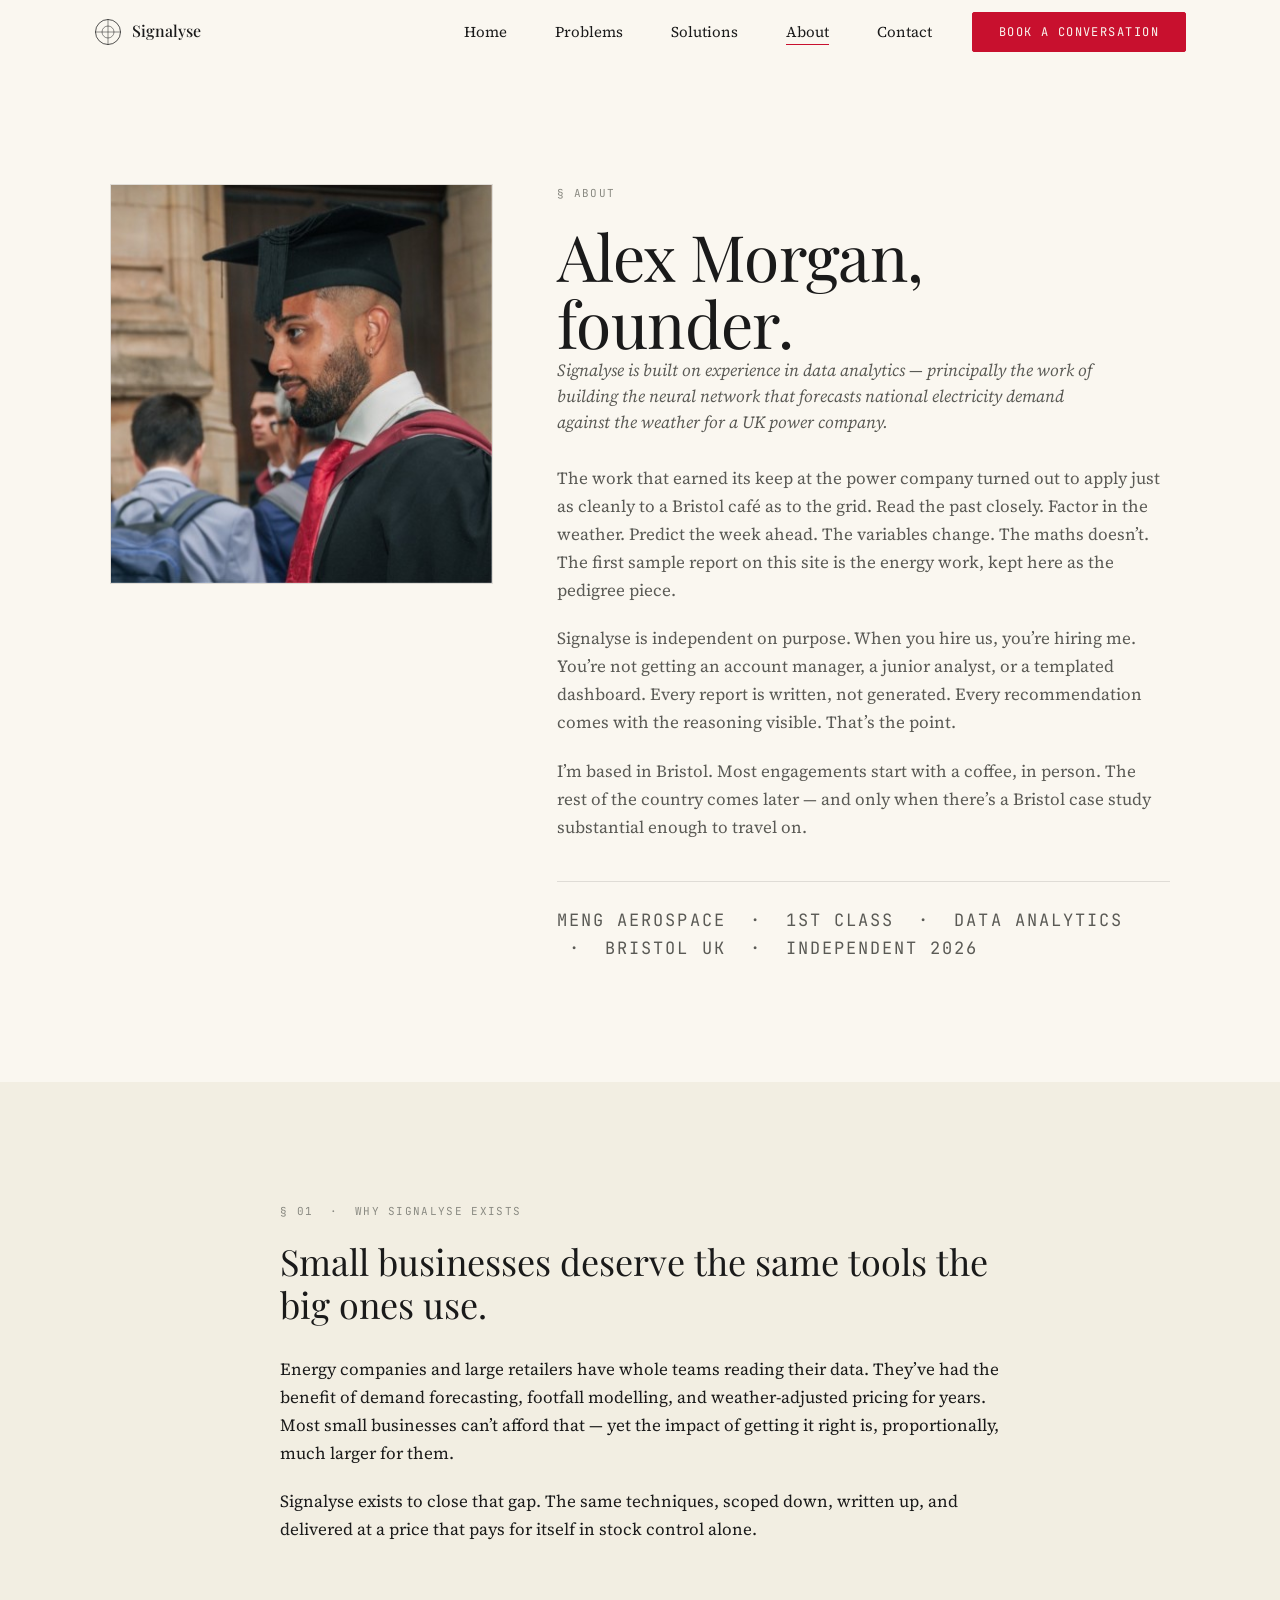
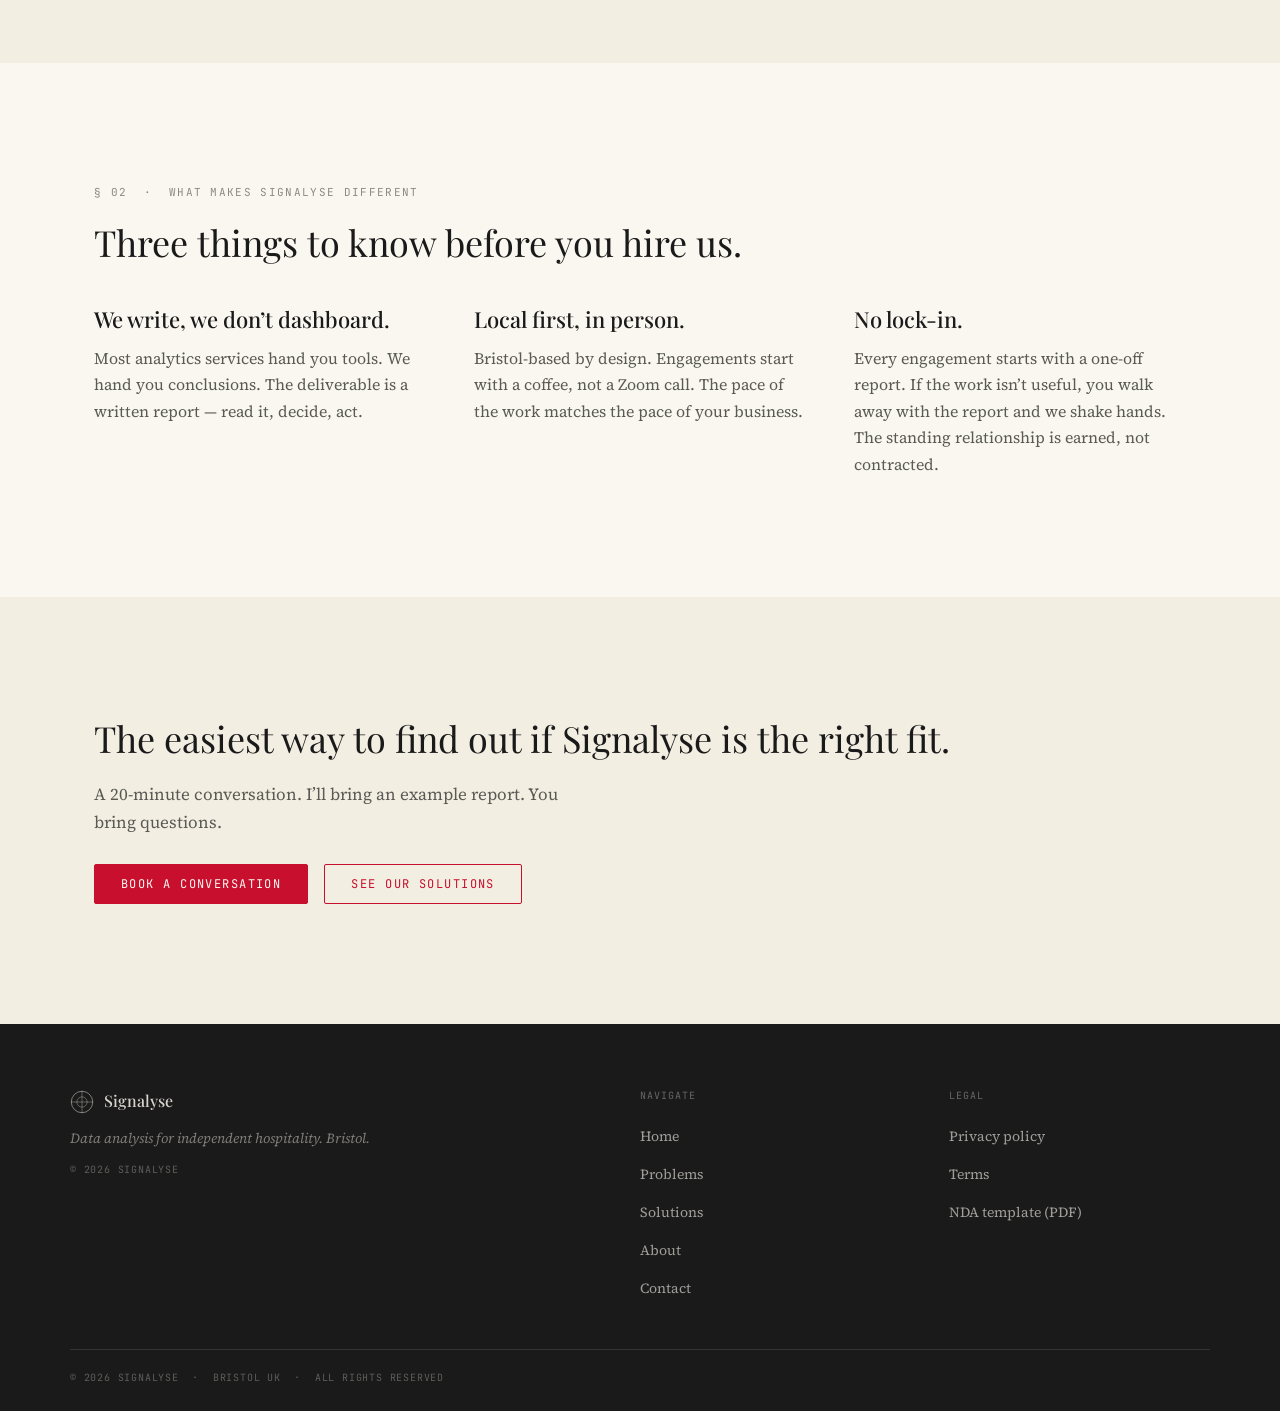
==== commit d20afc4f: "portait added to about" ====
--- a/about.html
+++ b/about.html
@@ -85,10 +85,10 @@
                 alt="Alex Morgan, founder of Signalyse"
                 class="portrait-placeholder"
                 width="480" height="480"> -->
-      <img src="assets/images/founder-portrait.svg"
-           alt="Founder portrait placeholder — replace with photo of Alex Morgan"
+      <img src="assets/images/1753365571806.jpg"
+           alt="Founder portrait"
            class="portrait-placeholder"
-           width="480" height="480"
+           width="480" height="400"
            loading="lazy">
     </div>
 
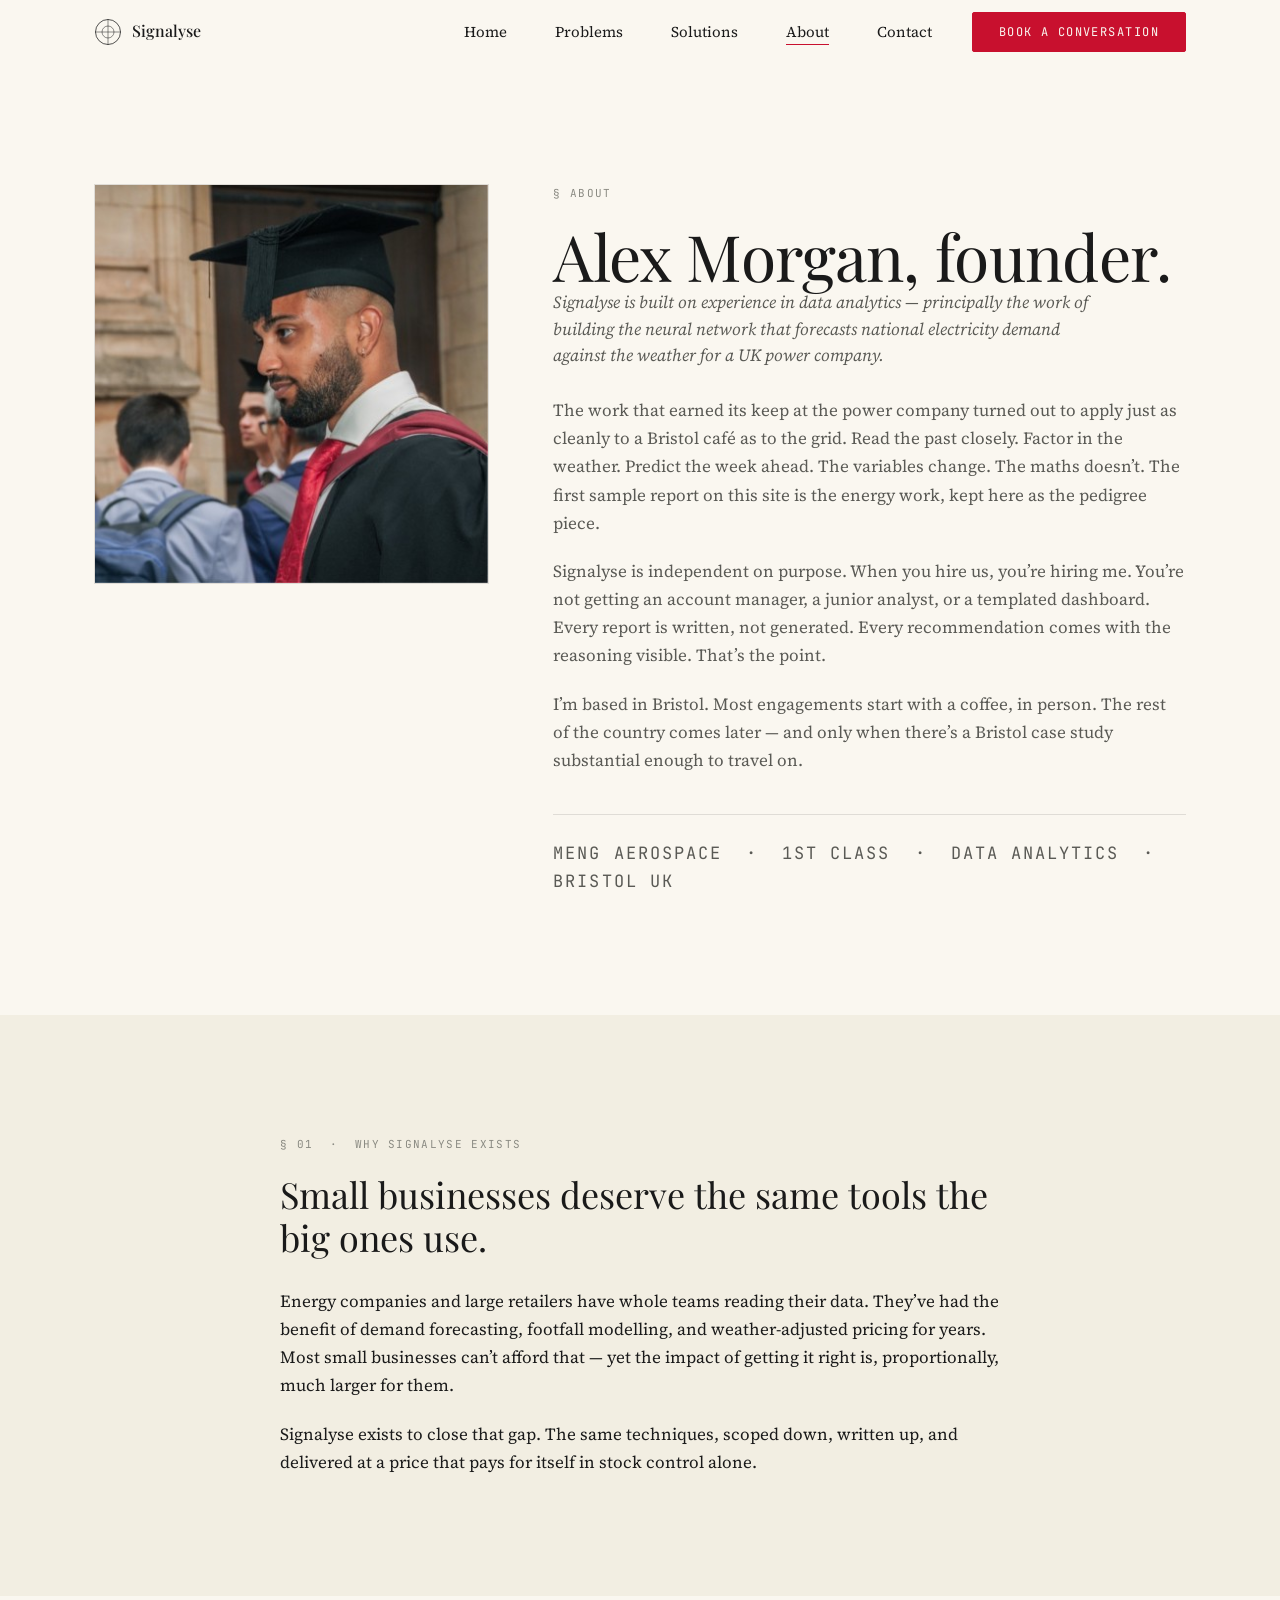
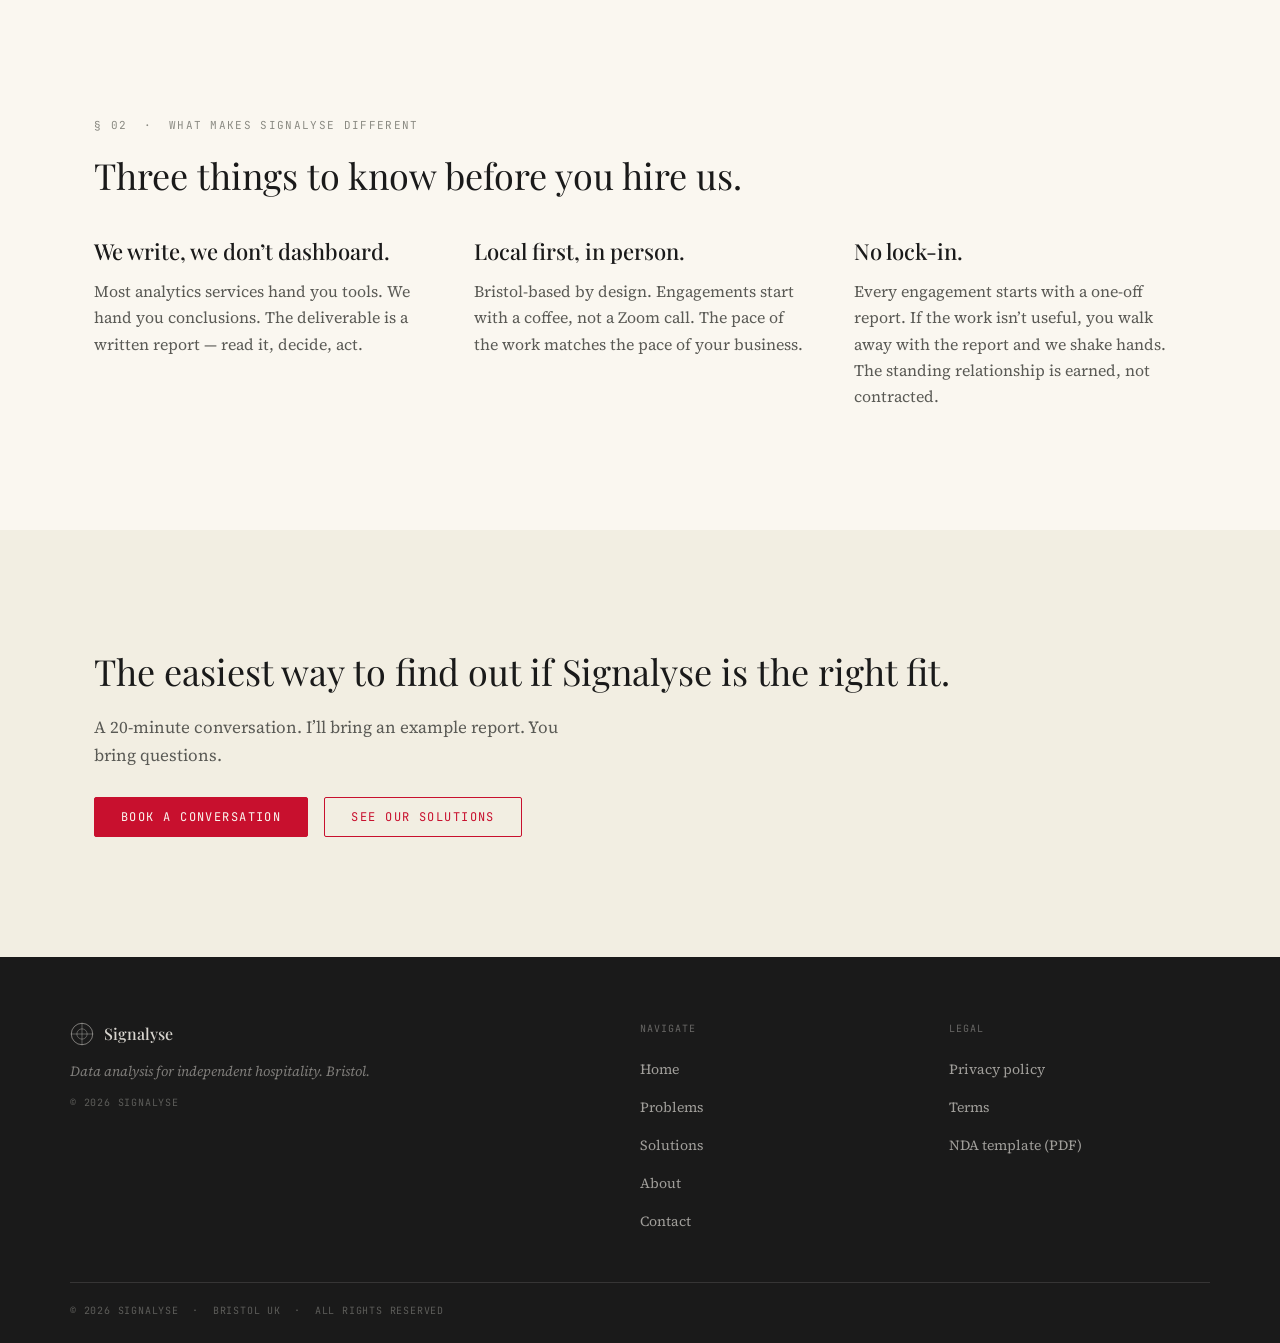
==== commit d7ad74b3: "contact page and calendar link" ====
--- a/about.html
+++ b/about.html
@@ -39,7 +39,7 @@
       <li><a href="about.html">About</a></li>
       <li><a href="contact.html">Contact</a></li>
     </ul>
-    <a href="contact.html" class="btn btn-primary nav-cta">Book a conversation</a>
+    <a href="https://cal.com/signalyse/20min" class="btn btn-primary nav-cta" target="_blank" rel="noopener noreferrer">Book a conversation</a>
     <button id="menu-toggle" class="nav-hamburger"
             aria-expanded="false" aria-controls="mobile-menu"
             aria-label="Open navigation menu">
@@ -66,7 +66,7 @@
     <a href="about.html">About</a>
     <a href="contact.html">Contact</a>
   </nav>
-  <a href="contact.html" class="btn btn-primary mobile-menu-cta">Book a conversation</a>
+  <a href="https://cal.com/signalyse/20min" class="btn btn-primary mobile-menu-cta" target="_blank" rel="noopener noreferrer">Book a conversation</a>
 </div>
 
 
@@ -105,7 +105,7 @@
       <p>I&rsquo;m based in Bristol. Most engagements start with a coffee, in person. The rest of the country comes later &mdash; and only when there&rsquo;s a Bristol case study substantial enough to travel on.</p>
 
       <p class="credentials-strip" aria-label="Credentials">
-        MENG AEROSPACE &nbsp;&middot;&nbsp; 1ST CLASS &nbsp;&middot;&nbsp; DATA ANALYTICS &nbsp;&middot;&nbsp; BRISTOL UK &nbsp;&middot;&nbsp; INDEPENDENT 2026
+        MENG AEROSPACE &nbsp;&middot;&nbsp; 1ST CLASS &nbsp;&middot;&nbsp; DATA ANALYTICS &nbsp;&middot;&nbsp; BRISTOL UK
       </p>
     </div>
 
--- a/styles.css
+++ b/styles.css
@@ -441,7 +441,7 @@
 .hero-decoration {
   display: none;
   color: var(--ink);
-  opacity: 0.08;
+  opacity: 0.25;
   width: 100%;
   max-width: 460px;
   flex-shrink: 0;
@@ -1085,9 +1085,9 @@
   .question-card:nth-last-child(-n+2) { border-bottom: 0.5px solid var(--rule); }
   .question-card:last-child { border-bottom: 0.5px solid var(--rule); }
 
-  .tier-detail-inner { grid-template-columns: 1fr 1fr; gap: 64px; padding-inline: 40px; }
-
-  .about-hero-inner { grid-template-columns: 1fr 1.6fr; gap: 64px; padding-inline: 40px; }
+  .tier-detail-inner { grid-template-columns: 1fr 1fr; gap: 64px; padding-inline: 24px; }
+
+  .about-hero-inner { grid-template-columns: 1fr 1.6fr; gap: 64px; padding-inline: 24px; }
 
   .contact-methods { grid-template-columns: repeat(3, 1fr); gap: 0; }
   .contact-method {
@@ -1099,12 +1099,12 @@
   .contact-method:last-child { border-right: none; padding-right: 0; padding-left: 32px; }
   .contact-method:nth-child(2) { padding-inline: 32px; }
 
-  .nda-inner { grid-template-columns: 1fr 1fr; gap: 64px; padding-inline: 40px; }
+  .nda-inner { grid-template-columns: 1fr 1fr; gap: 64px; padding-inline: 24px; }
 
   .three-col-grid { grid-template-columns: repeat(3, 1fr); gap: 48px; }
 
-  .page-hero { padding: calc(var(--nav-height) + 64px) 40px 64px; }
-  .hero-inner { padding-inline: 40px; }
+  .page-hero { padding: calc(var(--nav-height) + 64px) 24px 64px; }
+  .hero-inner { padding-inline: 24px; }
 }
 
 /* ≥1024px — desktop */
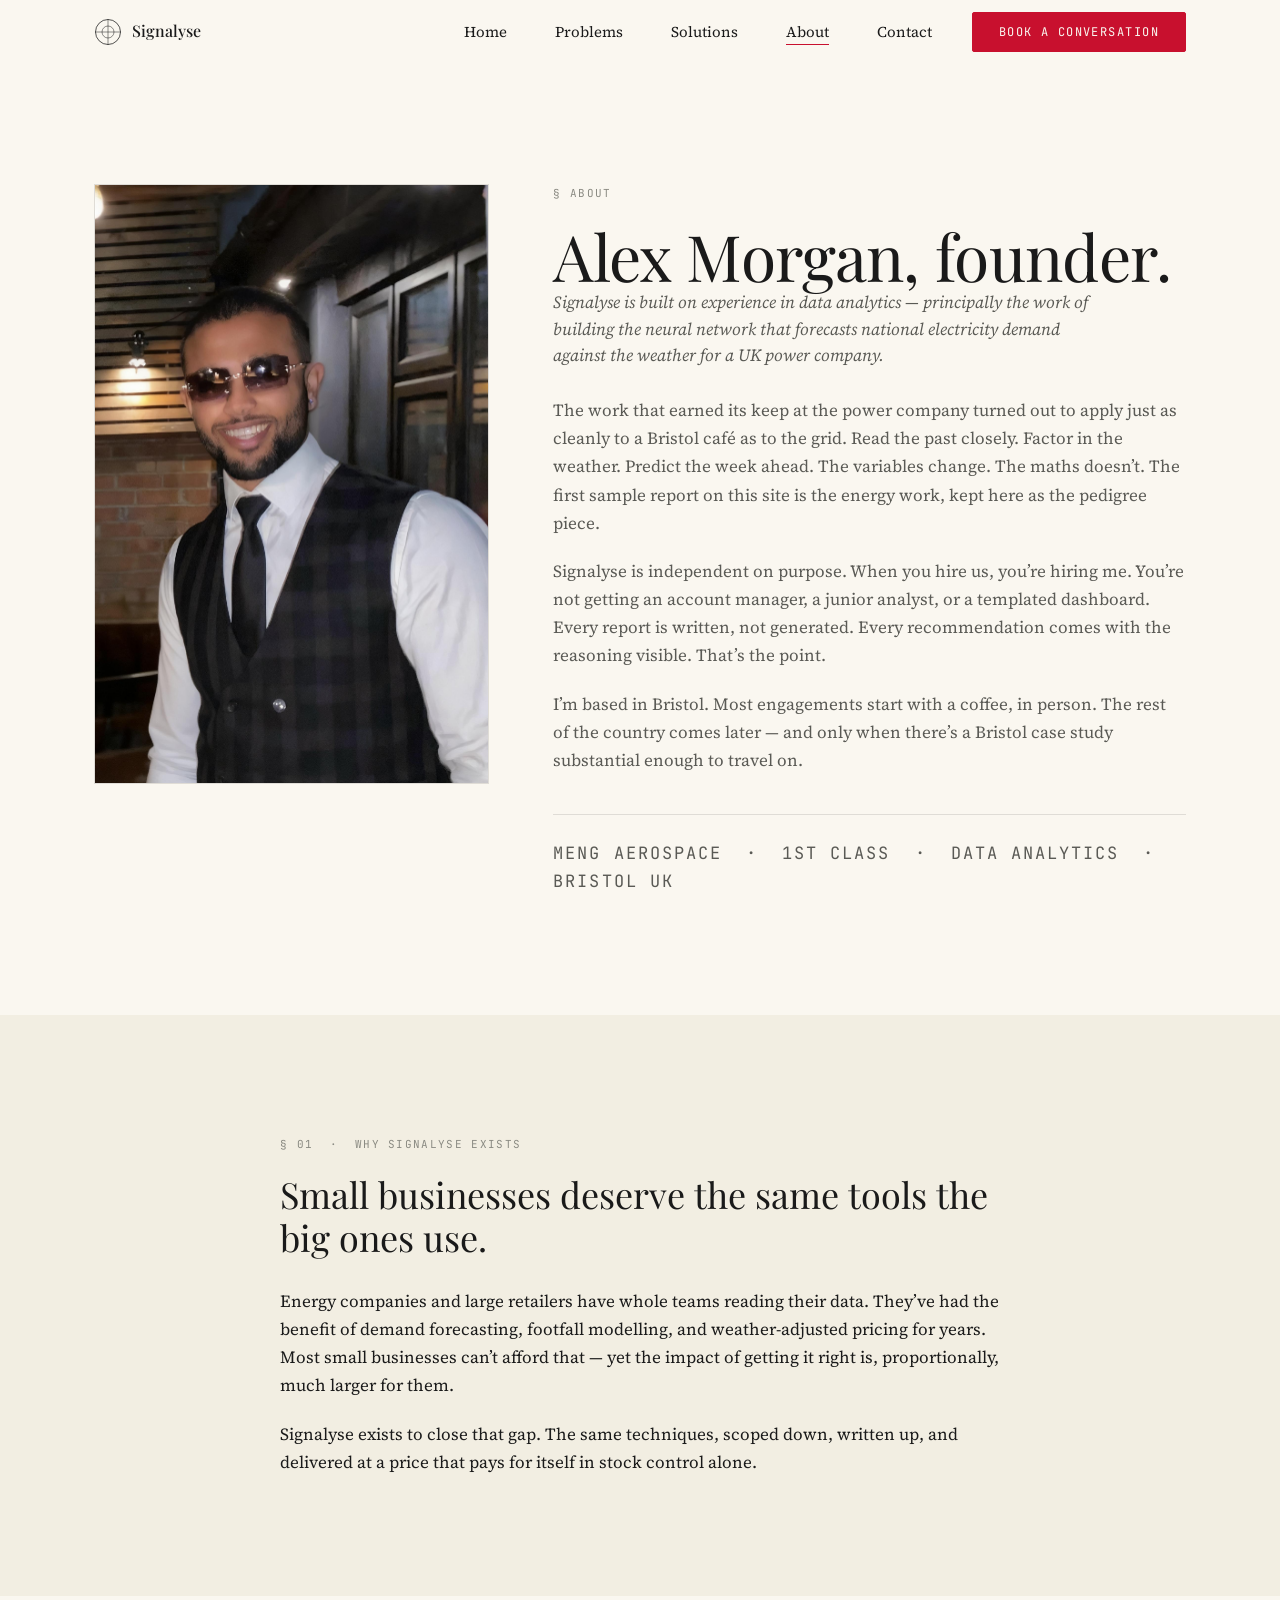
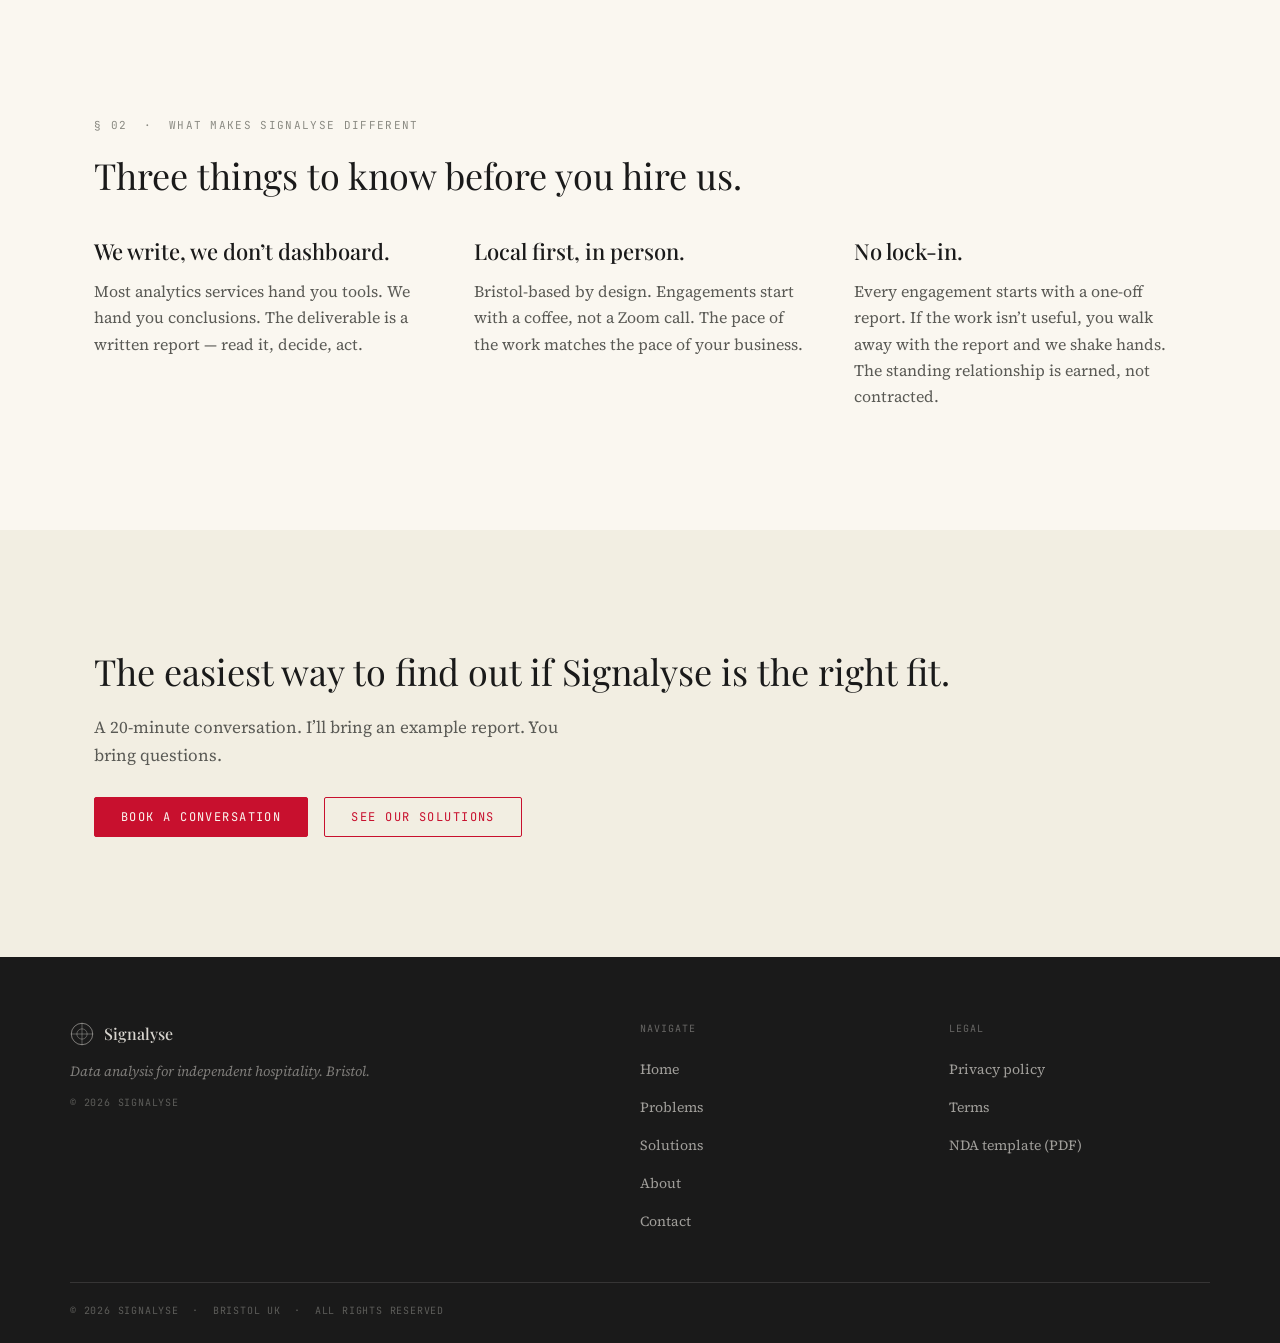
==== commit 457c9d90: "new portrait pic" ====
--- a/about.html
+++ b/about.html
@@ -85,10 +85,10 @@
                 alt="Alex Morgan, founder of Signalyse"
                 class="portrait-placeholder"
                 width="480" height="480"> -->
-      <img src="assets/images/1753365571806.jpg"
+      <img src="assets/images/1753365571806.png"
            alt="Founder portrait"
            class="portrait-placeholder"
-           width="480" height="400"
+           width="480" height="600"
            loading="lazy">
     </div>
 
